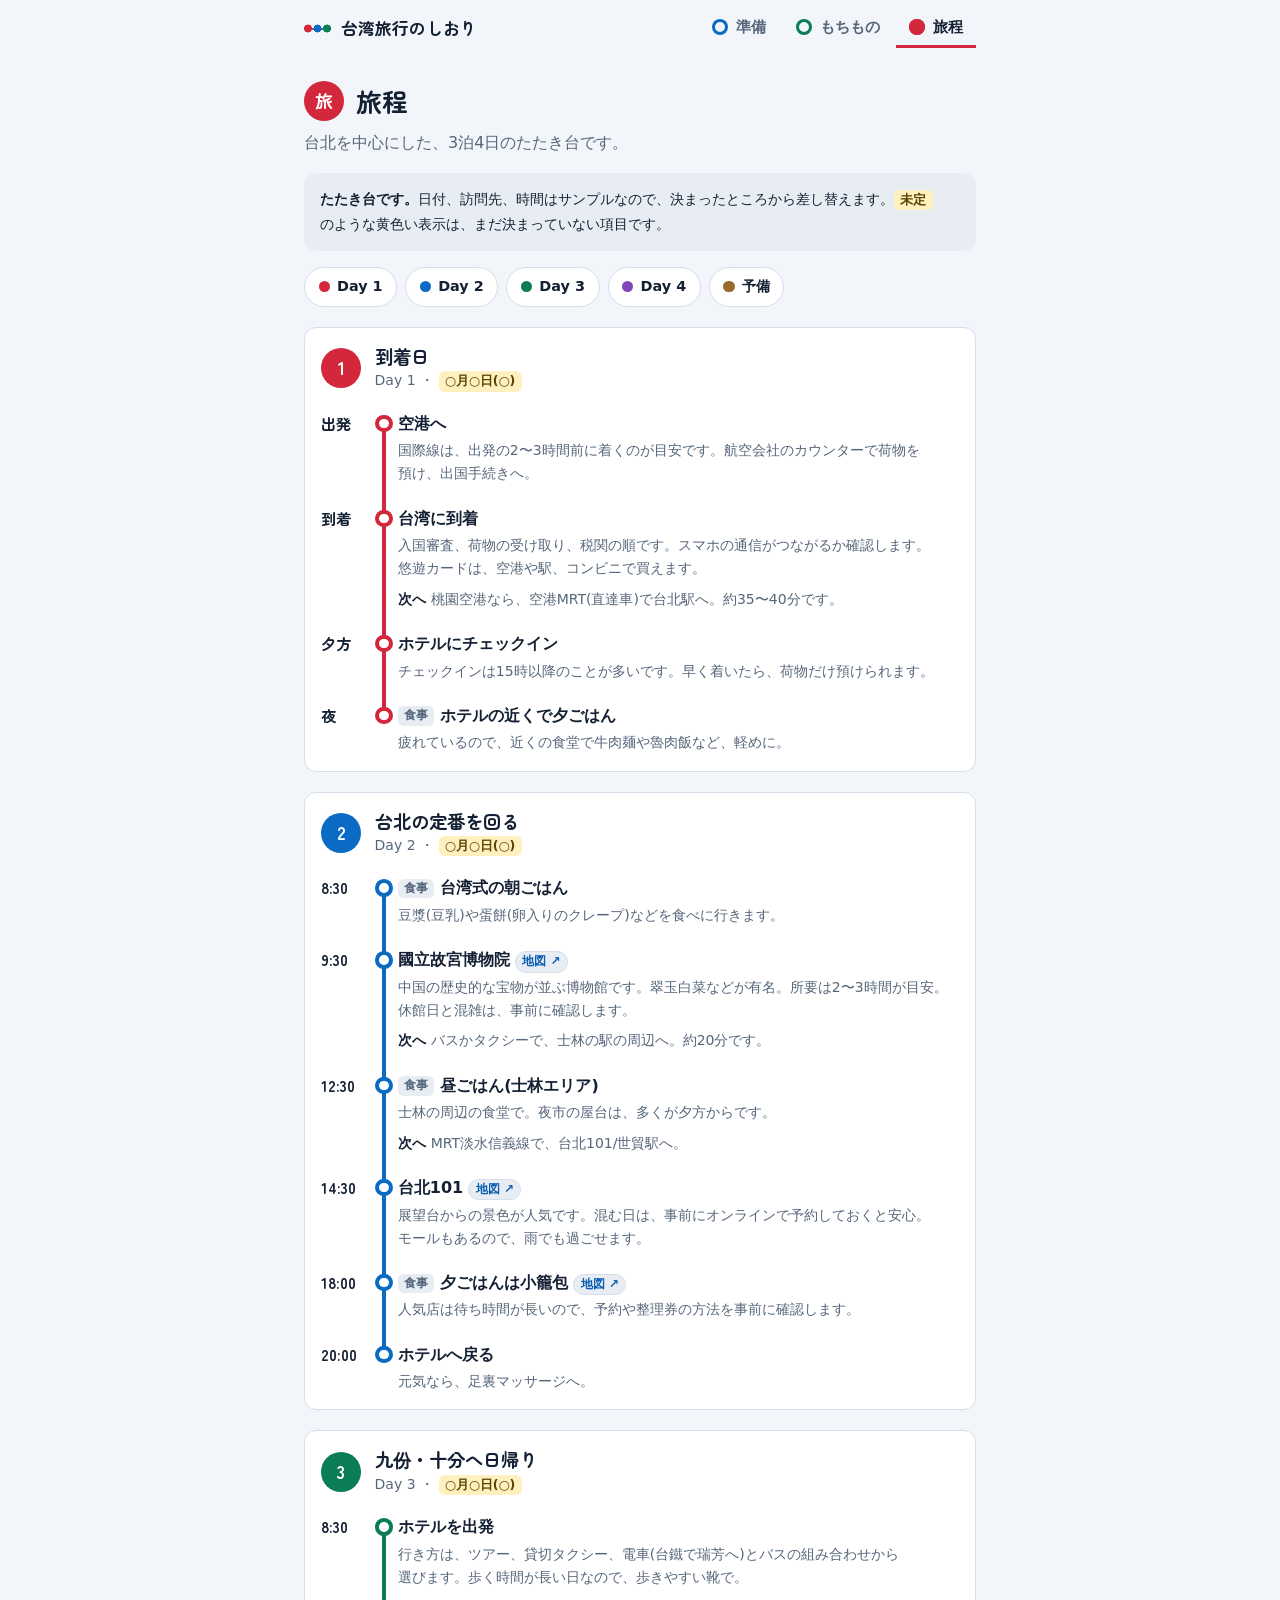
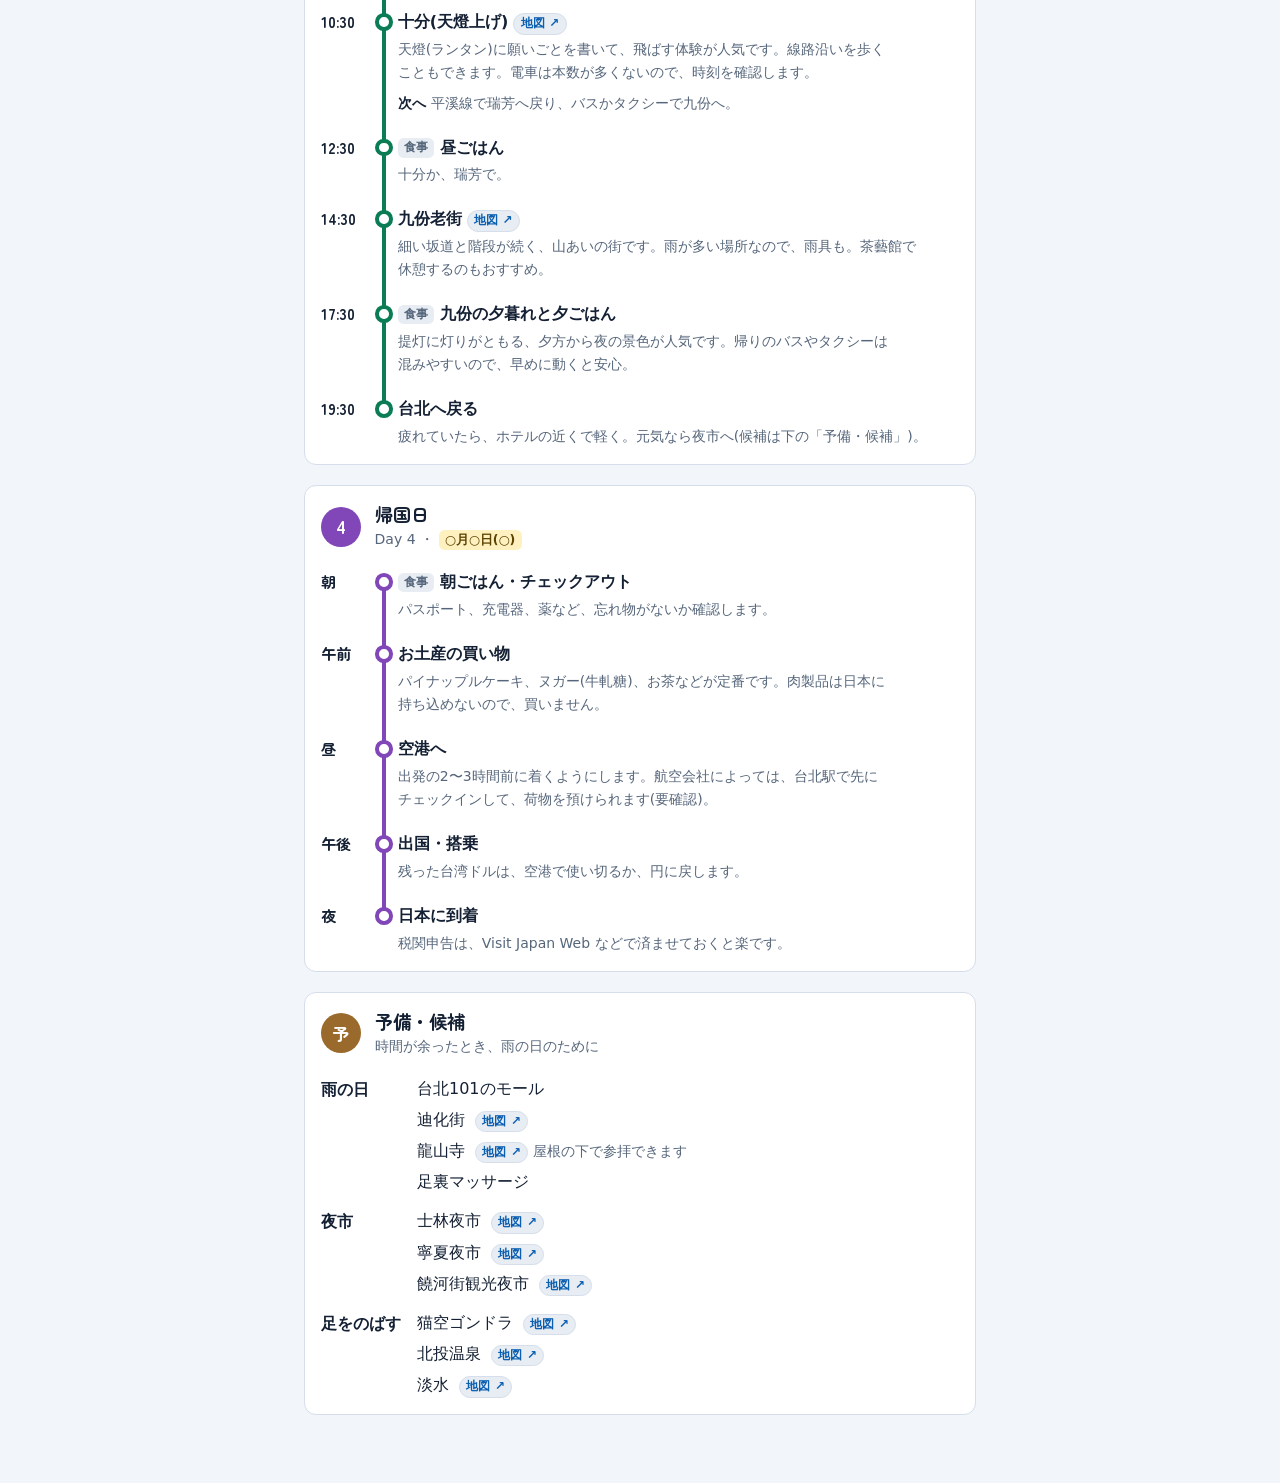
==== itinerary.html @ 0fe11d93 "台湾旅行のしおりの初版を追加 準備リスト・もちものチェックリスト・旅程の3ページと、ホーム(旅の基本情報・現地の連絡先)を追加。 ビルド不要の静的HTML/CSS/JS。チェックの状態はブラウザ(lo" ====
<!doctype html>
<html lang="ja">
<head>
  <meta charset="utf-8">
  <meta name="viewport" content="width=device-width, initial-scale=1">
  <title>旅程 | 台湾旅行のしおり</title>
  <meta name="description" content="台湾旅行の日ごとの旅程です。訪問先には地図へのリンクがあります。">
  <meta name="theme-color" content="#f2f5f9" media="(prefers-color-scheme: light)">
  <meta name="theme-color" content="#0e1621" media="(prefers-color-scheme: dark)">
  <link rel="icon" href="assets/favicon.svg" type="image/svg+xml">
  <link rel="preconnect" href="https://fonts.googleapis.com">
  <link rel="preconnect" href="https://fonts.gstatic.com" crossorigin>
  <link rel="stylesheet" href="https://fonts.googleapis.com/css2?family=Zen+Maru+Gothic:wght@500;700&amp;display=swap">
  <link rel="stylesheet" href="assets/style.css">
  <script src="assets/app.js" defer></script>
</head>
<body data-page="itinerary" class="line-r">
  <header class="site-header">
    <div class="site-header__inner">
      <a class="brand" href="index.html">台湾旅行のしおり</a>
      <nav class="tabs" aria-label="ページ切り替え">
        <a class="line-bl" href="prep.html">準備</a>
        <a class="line-g" href="packing.html">もちもの</a>
        <a class="line-r" href="itinerary.html" aria-current="page">旅程</a>
      </nav>
    </div>
  </header>

  <main class="page">
    <h1 class="page-title"><span class="badge" aria-hidden="true">旅</span>旅程</h1>
    <p class="lead">台北を中心にした、3泊4日のたたき台です。</p>
    <p class="notice"><strong>たたき台です。</strong>日付、訪問先、時間はサンプルなので、決まったところから差し替えます。<span class="tbd">未定</span>のような黄色い表示は、まだ決まっていない項目です。</p>

    <ul class="chips" aria-label="日程へ移動">
      <li><a class="line-r" href="#day1">Day 1</a></li>
      <li><a class="line-bl" href="#day2">Day 2</a></li>
      <li><a class="line-g" href="#day3">Day 3</a></li>
      <li><a class="line-p" href="#day4">Day 4</a></li>
      <li><a class="line-br" href="#extra">予備</a></li>
    </ul>

    <section class="day line-r" id="day1" aria-labelledby="day1-title">
      <header class="day__head">
        <span class="badge" aria-hidden="true">1</span>
        <div>
          <h2 id="day1-title">到着日</h2>
          <p class="day__date">Day 1 ・ <span class="tbd">○月○日(○)</span></p>
        </div>
      </header>
      <ol class="stops">
        <li class="stop">
          <span class="stop__time">出発</span>
          <div class="stop__body">
            <p class="stop__title">空港へ</p>
            <p class="stop__note">国際線は、出発の2〜3時間前に着くのが目安です。航空会社のカウンターで荷物を預け、出国手続きへ。</p>
          </div>
        </li>
        <li class="stop">
          <span class="stop__time">到着</span>
          <div class="stop__body">
            <p class="stop__title">台湾に到着</p>
            <p class="stop__note">入国審査、荷物の受け取り、税関の順です。スマホの通信がつながるか確認します。悠遊カードは、空港や駅、コンビニで買えます。</p>
            <p class="stop__move">桃園空港なら、空港MRT(直達車)で台北駅へ。約35〜40分です。</p>
          </div>
        </li>
        <li class="stop">
          <span class="stop__time">夕方</span>
          <div class="stop__body">
            <p class="stop__title">ホテルにチェックイン</p>
            <p class="stop__note">チェックインは15時以降のことが多いです。早く着いたら、荷物だけ預けられます。</p>
          </div>
        </li>
        <li class="stop">
          <span class="stop__time">夜</span>
          <div class="stop__body">
            <p class="stop__title"><span class="tag">食事</span>ホテルの近くで夕ごはん</p>
            <p class="stop__note">疲れているので、近くの食堂で牛肉麺や魯肉飯など、軽めに。</p>
          </div>
        </li>
      </ol>
    </section>

    <section class="day line-bl" id="day2" aria-labelledby="day2-title">
      <header class="day__head">
        <span class="badge" aria-hidden="true">2</span>
        <div>
          <h2 id="day2-title">台北の定番を回る</h2>
          <p class="day__date">Day 2 ・ <span class="tbd">○月○日(○)</span></p>
        </div>
      </header>
      <ol class="stops">
        <li class="stop">
          <span class="stop__time">8:30</span>
          <div class="stop__body">
            <p class="stop__title"><span class="tag">食事</span>台湾式の朝ごはん</p>
            <p class="stop__note">豆漿(豆乳)や蛋餅(卵入りのクレープ)などを食べに行きます。</p>
          </div>
        </li>
        <li class="stop">
          <span class="stop__time">9:30</span>
          <div class="stop__body">
            <p class="stop__title">國立故宮博物院<a class="map" href="https://www.google.com/maps/search/?api=1&amp;query=國立故宮博物院" target="_blank" rel="noopener">地図</a></p>
            <p class="stop__note">中国の歴史的な宝物が並ぶ博物館です。翠玉白菜などが有名。所要は2〜3時間が目安。休館日と混雑は、事前に確認します。</p>
            <p class="stop__move">バスかタクシーで、士林の駅の周辺へ。約20分です。</p>
          </div>
        </li>
        <li class="stop">
          <span class="stop__time">12:30</span>
          <div class="stop__body">
            <p class="stop__title"><span class="tag">食事</span>昼ごはん(士林エリア)</p>
            <p class="stop__note">士林の周辺の食堂で。夜市の屋台は、多くが夕方からです。</p>
            <p class="stop__move">MRT淡水信義線で、台北101/世貿駅へ。</p>
          </div>
        </li>
        <li class="stop">
          <span class="stop__time">14:30</span>
          <div class="stop__body">
            <p class="stop__title">台北101<a class="map" href="https://www.google.com/maps/search/?api=1&amp;query=台北101" target="_blank" rel="noopener">地図</a></p>
            <p class="stop__note">展望台からの景色が人気です。混む日は、事前にオンラインで予約しておくと安心。モールもあるので、雨でも過ごせます。</p>
          </div>
        </li>
        <li class="stop">
          <span class="stop__time">18:00</span>
          <div class="stop__body">
            <p class="stop__title"><span class="tag">食事</span>夕ごはんは小籠包<a class="map" href="https://www.google.com/maps/search/?api=1&amp;query=鼎泰豐 信義本店" target="_blank" rel="noopener">地図</a></p>
            <p class="stop__note">人気店は待ち時間が長いので、予約や整理券の方法を事前に確認します。</p>
          </div>
        </li>
        <li class="stop">
          <span class="stop__time">20:00</span>
          <div class="stop__body">
            <p class="stop__title">ホテルへ戻る</p>
            <p class="stop__note">元気なら、足裏マッサージへ。</p>
          </div>
        </li>
      </ol>
    </section>

    <section class="day line-g" id="day3" aria-labelledby="day3-title">
      <header class="day__head">
        <span class="badge" aria-hidden="true">3</span>
        <div>
          <h2 id="day3-title">九份・十分へ日帰り</h2>
          <p class="day__date">Day 3 ・ <span class="tbd">○月○日(○)</span></p>
        </div>
      </header>
      <ol class="stops">
        <li class="stop">
          <span class="stop__time">8:30</span>
          <div class="stop__body">
            <p class="stop__title">ホテルを出発</p>
            <p class="stop__note">行き方は、ツアー、貸切タクシー、電車(台鐵で瑞芳へ)とバスの組み合わせから選びます。歩く時間が長い日なので、歩きやすい靴で。</p>
          </div>
        </li>
        <li class="stop">
          <span class="stop__time">10:30</span>
          <div class="stop__body">
            <p class="stop__title">十分(天燈上げ)<a class="map" href="https://www.google.com/maps/search/?api=1&amp;query=十分老街" target="_blank" rel="noopener">地図</a></p>
            <p class="stop__note">天燈(ランタン)に願いごとを書いて、飛ばす体験が人気です。線路沿いを歩くこともできます。電車は本数が多くないので、時刻を確認します。</p>
            <p class="stop__move">平溪線で瑞芳へ戻り、バスかタクシーで九份へ。</p>
          </div>
        </li>
        <li class="stop">
          <span class="stop__time">12:30</span>
          <div class="stop__body">
            <p class="stop__title"><span class="tag">食事</span>昼ごはん</p>
            <p class="stop__note">十分か、瑞芳で。</p>
          </div>
        </li>
        <li class="stop">
          <span class="stop__time">14:30</span>
          <div class="stop__body">
            <p class="stop__title">九份老街<a class="map" href="https://www.google.com/maps/search/?api=1&amp;query=九份老街" target="_blank" rel="noopener">地図</a></p>
            <p class="stop__note">細い坂道と階段が続く、山あいの街です。雨が多い場所なので、雨具も。茶藝館で休憩するのもおすすめ。</p>
          </div>
        </li>
        <li class="stop">
          <span class="stop__time">17:30</span>
          <div class="stop__body">
            <p class="stop__title"><span class="tag">食事</span>九份の夕暮れと夕ごはん</p>
            <p class="stop__note">提灯に灯りがともる、夕方から夜の景色が人気です。帰りのバスやタクシーは混みやすいので、早めに動くと安心。</p>
          </div>
        </li>
        <li class="stop">
          <span class="stop__time">19:30</span>
          <div class="stop__body">
            <p class="stop__title">台北へ戻る</p>
            <p class="stop__note">疲れていたら、ホテルの近くで軽く。元気なら夜市へ(候補は下の「予備・候補」)。</p>
          </div>
        </li>
      </ol>
    </section>

    <section class="day line-p" id="day4" aria-labelledby="day4-title">
      <header class="day__head">
        <span class="badge" aria-hidden="true">4</span>
        <div>
          <h2 id="day4-title">帰国日</h2>
          <p class="day__date">Day 4 ・ <span class="tbd">○月○日(○)</span></p>
        </div>
      </header>
      <ol class="stops">
        <li class="stop">
          <span class="stop__time">朝</span>
          <div class="stop__body">
            <p class="stop__title"><span class="tag">食事</span>朝ごはん・チェックアウト</p>
            <p class="stop__note">パスポート、充電器、薬など、忘れ物がないか確認します。</p>
          </div>
        </li>
        <li class="stop">
          <span class="stop__time">午前</span>
          <div class="stop__body">
            <p class="stop__title">お土産の買い物</p>
            <p class="stop__note">パイナップルケーキ、ヌガー(牛軋糖)、お茶などが定番です。肉製品は日本に持ち込めないので、買いません。</p>
          </div>
        </li>
        <li class="stop">
          <span class="stop__time">昼</span>
          <div class="stop__body">
            <p class="stop__title">空港へ</p>
            <p class="stop__note">出発の2〜3時間前に着くようにします。航空会社によっては、台北駅で先にチェックインして、荷物を預けられます(要確認)。</p>
          </div>
        </li>
        <li class="stop">
          <span class="stop__time">午後</span>
          <div class="stop__body">
            <p class="stop__title">出国・搭乗</p>
            <p class="stop__note">残った台湾ドルは、空港で使い切るか、円に戻します。</p>
          </div>
        </li>
        <li class="stop">
          <span class="stop__time">夜</span>
          <div class="stop__body">
            <p class="stop__title">日本に到着</p>
            <p class="stop__note">税関申告は、Visit Japan Web などで済ませておくと楽です。</p>
          </div>
        </li>
      </ol>
    </section>

    <section class="day line-br" id="extra" aria-labelledby="extra-title">
      <header class="day__head">
        <span class="badge" aria-hidden="true">予</span>
        <div>
          <h2 id="extra-title">予備・候補</h2>
          <p class="day__date">時間が余ったとき、雨の日のために</p>
        </div>
      </header>
      <dl class="extra">
        <dt>雨の日</dt>
        <dd>
          <ul class="extra__list">
            <li>台北101のモール</li>
            <li>迪化街 <a class="map" href="https://www.google.com/maps/search/?api=1&amp;query=迪化街" target="_blank" rel="noopener">地図</a></li>
            <li>龍山寺 <a class="map" href="https://www.google.com/maps/search/?api=1&amp;query=龍山寺" target="_blank" rel="noopener">地図</a> <span class="extra__note">屋根の下で参拝できます</span></li>
            <li>足裏マッサージ</li>
          </ul>
        </dd>
        <dt>夜市</dt>
        <dd>
          <ul class="extra__list">
            <li>士林夜市 <a class="map" href="https://www.google.com/maps/search/?api=1&amp;query=士林夜市" target="_blank" rel="noopener">地図</a></li>
            <li>寧夏夜市 <a class="map" href="https://www.google.com/maps/search/?api=1&amp;query=寧夏夜市" target="_blank" rel="noopener">地図</a></li>
            <li>饒河街観光夜市 <a class="map" href="https://www.google.com/maps/search/?api=1&amp;query=饒河街觀光夜市" target="_blank" rel="noopener">地図</a></li>
          </ul>
        </dd>
        <dt>足をのばす</dt>
        <dd>
          <ul class="extra__list">
            <li>猫空ゴンドラ <a class="map" href="https://www.google.com/maps/search/?api=1&amp;query=貓空纜車" target="_blank" rel="noopener">地図</a></li>
            <li>北投温泉 <a class="map" href="https://www.google.com/maps/search/?api=1&amp;query=北投溫泉" target="_blank" rel="noopener">地図</a></li>
            <li>淡水 <a class="map" href="https://www.google.com/maps/search/?api=1&amp;query=淡水老街" target="_blank" rel="noopener">地図</a></li>
          </ul>
        </dd>
      </dl>
    </section>
  </main>
</body>
</html>
---- assets/style.css ----
/* 台湾旅行のしおり
   レイアウトの考え方: 1カラム。台北MRTの路線図を下敷きにして、
   旅程の各日を「路線」(路線色)、訪問先を「駅」(丸いノード)として縦に並べる。
   チェックリストは指で押しやすい大きな行にする。 */

:root {
  --bg: #f2f5f9;
  --surface: #ffffff;
  --surface-2: #e8edf4;
  --fg: #142033;
  --muted: #56667b;
  --hair: #d5deea;
  --link: #0b5fb0;
  --focus: #0b6bc4;
  --tbd-bg: #fff1bf;
  --tbd-fg: #5b4200;

  /* 路線色(台北MRTの路線カラーがモチーフ)。ページの色やDayの色に使う */
  --r: #d3273b;  --on-r: #ffffff;
  --bl: #0b6bc4; --on-bl: #ffffff;
  --g: #0a7d55;  --on-g: #ffffff;
  --p: #8146b8;  --on-p: #ffffff;
  --br: #9a6a2c; --on-br: #ffffff;

  /* いま使っている路線色。.line-* を付けた要素の中で切り替わる */
  --line: var(--fg);
  --on-line: var(--bg);

  --font-body: -apple-system, BlinkMacSystemFont, "Hiragino Sans", "Hiragino Kaku Gothic ProN", "Noto Sans JP", "Yu Gothic UI", "Yu Gothic", Meiryo, system-ui, sans-serif;
  --font-display: "Zen Maru Gothic", "Hiragino Maru Gothic ProN", "Hiragino Sans", "Noto Sans JP", "Yu Gothic UI", Meiryo, sans-serif;
  --radius: 12px;
  color-scheme: light;
}

@media (prefers-color-scheme: dark) {
  :root:not([data-theme="light"]) {
    --bg: #0e1621;
    --surface: #162131;
    --surface-2: #1f2d40;
    --fg: #e6edf6;
    --muted: #9db0c6;
    --hair: #2a3a4f;
    --link: #7cc0ff;
    --focus: #7cc0ff;
    --tbd-bg: #4a3b0c;
    --tbd-fg: #ffe08a;
    --r: #ff6f81;  --on-r: #1a0409;
    --bl: #5db0ff; --on-bl: #06172a;
    --g: #3fcb95;  --on-g: #032116;
    --p: #bf95ff;  --on-p: #1a0b2e;
    --br: #d9a45f; --on-br: #231502;
    color-scheme: dark;
  }
}

:root[data-theme="dark"] {
  --bg: #0e1621;
  --surface: #162131;
  --surface-2: #1f2d40;
  --fg: #e6edf6;
  --muted: #9db0c6;
  --hair: #2a3a4f;
  --link: #7cc0ff;
  --focus: #7cc0ff;
  --tbd-bg: #4a3b0c;
  --tbd-fg: #ffe08a;
  --r: #ff6f81;  --on-r: #1a0409;
  --bl: #5db0ff; --on-bl: #06172a;
  --g: #3fcb95;  --on-g: #032116;
  --p: #bf95ff;  --on-p: #1a0b2e;
  --br: #d9a45f; --on-br: #231502;
  color-scheme: dark;
}

.line-r  { --line: var(--r);  --on-line: var(--on-r); }
.line-bl { --line: var(--bl); --on-line: var(--on-bl); }
.line-g  { --line: var(--g);  --on-line: var(--on-g); }
.line-p  { --line: var(--p);  --on-line: var(--on-p); }
.line-br { --line: var(--br); --on-line: var(--on-br); }

/* ---------- 基本 ---------- */

*, *::before, *::after { box-sizing: border-box; }

html {
  -webkit-text-size-adjust: 100%;
  scroll-behavior: smooth;
}

body {
  margin: 0;
  background: var(--bg);
  color: var(--fg);
  font: 1rem/1.75 var(--font-body);
  word-break: auto-phrase;
  overflow-wrap: anywhere;
}

h1, h2, h3 {
  font-family: var(--font-display);
  text-wrap: balance;
}

a {
  color: var(--link);
  text-underline-offset: 0.18em;
}

:focus-visible {
  outline: 3px solid var(--focus);
  outline-offset: 2px;
}

/* ---------- ヘッダーとタブ ---------- */

.site-header {
  padding-top: 0.5rem;
}

.site-header__inner {
  display: flex;
  align-items: center;
  justify-content: space-between;
  gap: 1rem;
  width: min(100%, 44rem);
  margin-inline: auto;
  padding-inline: 1rem;
}

.brand {
  display: inline-flex;
  align-items: center;
  gap: 0.6rem;
  padding-block: 0.6rem;
  color: var(--fg);
  font: 700 1.05rem/1.3 var(--font-display);
  text-decoration: none;
}

/* 路線図のマーク(3つの駅を線でつないだもの) */
.brand::before {
  content: "";
  width: 1.7rem;
  height: 0.9rem;
  background:
    radial-gradient(circle at 0.25rem 50%, var(--r) 0 0.24rem, transparent 0.26rem),
    radial-gradient(circle at 50% 50%, var(--bl) 0 0.24rem, transparent 0.26rem),
    radial-gradient(circle at calc(100% - 0.25rem) 50%, var(--g) 0 0.24rem, transparent 0.26rem),
    linear-gradient(var(--muted), var(--muted)) center / 100% 2px no-repeat;
}

/* スマホでは画面下のタブ。片手で押しやすい位置に置く */
.tabs {
  position: fixed;
  inset: auto 0 0 0;
  z-index: 20;
  display: grid;
  grid-template-columns: repeat(3, 1fr);
  padding-bottom: env(safe-area-inset-bottom, 0px);
  background: var(--surface);
  border-top: 1px solid var(--hair);
}

.tabs a {
  display: flex;
  flex-direction: column;
  align-items: center;
  gap: 0.3rem;
  margin-top: -1px;
  padding: 0.6rem 0.25rem 0.65rem;
  border-top: 3px solid transparent;
  color: var(--muted);
  font: 700 0.8125rem/1.2 var(--font-body);
  text-decoration: none;
}

.tabs a::before {
  content: "";
  width: 1rem;
  height: 1rem;
  border-radius: 50%;
  box-shadow: inset 0 0 0 3px var(--line);
}

.tabs a[aria-current="page"] {
  border-top-color: var(--line);
  color: var(--fg);
}

.tabs a[aria-current="page"]::before {
  background: var(--line);
}

@media (min-width: 48rem) {
  .tabs {
    position: static;
    display: flex;
    gap: 0.25rem;
    padding-bottom: 0;
    background: none;
    border-top: 0;
  }

  .tabs a {
    flex-direction: row;
    gap: 0.5rem;
    margin-top: 0;
    padding: 0.55rem 0.8rem;
    border-top: 0;
    border-bottom: 3px solid transparent;
    font-size: 0.95rem;
  }

  .tabs a[aria-current="page"] {
    border-bottom-color: var(--line);
  }
}

/* ---------- ページ共通 ---------- */

.page {
  width: min(100%, 44rem);
  margin-inline: auto;
  padding: 1rem 1rem calc(6rem + env(safe-area-inset-bottom, 0px));
}

@media (min-width: 48rem) {
  .page {
    padding-bottom: 3rem;
  }
}

.hero {
  padding-block: 1.25rem 0.5rem;
}

.hero h1 {
  margin: 0 0 0.5rem;
  font-size: 2rem;
  line-height: 1.25;
}

.page-title {
  display: flex;
  align-items: center;
  gap: 0.75rem;
  margin: 1rem 0 0.5rem;
  font-size: 1.6rem;
  line-height: 1.3;
}

.lead {
  margin: 0 0 1rem;
  color: var(--muted);
}

.badge {
  flex: none;
  display: inline-grid;
  place-items: center;
  width: var(--badge, 2.5rem);
  height: var(--badge, 2.5rem);
  border-radius: 50%;
  background: var(--line);
  color: var(--on-line);
  font: 700 1.1rem/1 var(--font-display);
}

.notice {
  margin: 1rem 0;
  padding: 0.85rem 1rem;
  border-radius: var(--radius);
  background: var(--surface-2);
  font-size: 0.9rem;
}

/* まだ決まっていない所の目印。検索して埋めていく */
.tbd {
  display: inline-block;
  padding: 0 0.5em;
  border-radius: 0.35rem;
  background: var(--tbd-bg);
  color: var(--tbd-fg);
  font-size: 0.9em;
  font-weight: 700;
  line-height: 1.6;
  white-space: nowrap;
}

.card {
  margin-block: 1.25rem;
  padding: 1rem;
  border: 1px solid var(--hair);
  border-radius: var(--radius);
  background: var(--surface);
}

.card h2 {
  margin: 0 0 0.75rem;
  font-size: 1.05rem;
}

.info {
  display: grid;
  grid-template-columns: 5.5rem minmax(0, 1fr);
  gap: 0.6rem 1rem;
  margin: 0;
}

.info dt {
  color: var(--muted);
  font-size: 0.875rem;
  font-weight: 700;
}

.info dd {
  margin: 0;
}

.info .num {
  font: 700 1.1rem/1.5 var(--font-display);
  font-variant-numeric: tabular-nums;
}

.info .sub {
  color: var(--muted);
  font-size: 0.875rem;
  line-height: 1.6;
}

.page-foot {
  margin-top: 2rem;
  color: var(--muted);
  font-size: 0.8125rem;
}

.btn {
  padding: 0.75rem 1rem;
  border: 1px solid var(--hair);
  border-radius: 999px;
  background: var(--surface);
  color: var(--fg);
  font: 700 0.875rem/1 var(--font-body);
  cursor: pointer;
}

.btn[data-armed] {
  border-color: transparent;
  background: var(--tbd-bg);
  color: var(--tbd-fg);
}

/* ---------- ホーム: 路線図のような目次 ---------- */

.route {
  --badge: 2.75rem;
  overflow: hidden;
  margin: 1.25rem 0;
  padding: 0;
  border: 1px solid var(--hair);
  border-radius: var(--radius);
  background: var(--surface);
  list-style: none;
}

.route li {
  position: relative;
}

.route a {
  display: flex;
  align-items: flex-start;
  gap: 1rem;
  padding: 1rem;
  color: inherit;
  text-decoration: none;
}

.route a::after {
  content: "›";
  align-self: center;
  margin-left: auto;
  color: var(--muted);
  font-size: 1.5rem;
  line-height: 1;
}

.route a:hover,
.route a:active {
  background: var(--surface-2);
}

/* 駅と駅をつなぐ線 */
.route li:not(:last-child)::after {
  content: "";
  position: absolute;
  top: calc(1rem + var(--badge));
  left: calc(1rem + var(--badge) / 2 - 2px);
  width: 4px;
  height: calc(100% - var(--badge));
  background: var(--hair);
}

.route__text {
  display: grid;
  min-width: 0;
}

.route__title {
  font: 700 1.05rem/1.5 var(--font-display);
}

.route__desc {
  color: var(--muted);
  font-size: 0.875rem;
  line-height: 1.6;
}

/* ---------- チェックリスト ---------- */

.progress {
  margin: 1rem 0 0.5rem;
}

.progress__row {
  display: flex;
  align-items: baseline;
  justify-content: space-between;
  color: var(--muted);
  font-size: 0.875rem;
}

.progress__num {
  color: var(--fg);
  font: 700 1.1rem/1 var(--font-display);
  font-variant-numeric: tabular-nums;
}

.bar {
  appearance: none;
  -webkit-appearance: none;
  display: block;
  width: 100%;
  height: 0.6rem;
  margin-top: 0.4rem;
  overflow: hidden;
  border: 0;
  border-radius: 999px;
  background: var(--surface-2);
  color: var(--line);
}

.bar::-webkit-progress-bar {
  border-radius: 999px;
  background: var(--surface-2);
}

.bar::-webkit-progress-value {
  border-radius: 999px;
  background: var(--line);
}

.bar::-moz-progress-bar {
  border-radius: 999px;
  background: var(--line);
}

.group {
  margin-block: 1.5rem;
}

.group__title {
  display: flex;
  align-items: baseline;
  justify-content: space-between;
  gap: 1rem;
  margin: 0 0 0.5rem;
  font-size: 1.05rem;
}

.count {
  color: var(--muted);
  font: 700 0.9rem/1 var(--font-display);
  font-variant-numeric: tabular-nums;
  white-space: nowrap;
}

.group[data-done] .count {
  color: var(--line);
}

.group[data-done] .count::before {
  content: "✓ ";
}

.checklist {
  margin: 0;
  padding: 0 1rem;
  border: 1px solid var(--hair);
  border-radius: var(--radius);
  background: var(--surface);
  list-style: none;
}

.checklist li + li {
  border-top: 1px solid var(--hair);
}

.check {
  display: flex;
  align-items: flex-start;
  gap: 0.85rem;
  padding-block: 0.85rem;
  cursor: pointer;
  -webkit-tap-highlight-color: transparent;
}

.check input {
  appearance: none;
  -webkit-appearance: none;
  flex: none;
  display: grid;
  place-content: center;
  width: 1.5rem;
  height: 1.5rem;
  margin: 0.15rem 0 0;
  border: 2px solid var(--muted);
  border-radius: 0.4rem;
  background: var(--surface);
  cursor: pointer;
}

.check input::after {
  content: "";
  width: 0.8rem;
  height: 0.45rem;
  margin-top: -0.1rem;
  border-bottom: 3px solid var(--on-line);
  border-left: 3px solid var(--on-line);
  transform: rotate(-45deg) scale(0);
  transition: transform 0.12s ease;
}

.check input:checked {
  border-color: var(--line);
  background: var(--line);
}

.check input:checked::after {
  transform: rotate(-45deg) scale(1);
}

.check__body {
  display: grid;
  min-width: 0;
}

.check__title {
  font-weight: 600;
}

.check__note {
  color: var(--muted);
  font-size: 0.875rem;
  line-height: 1.6;
}

.check input:checked ~ .check__body .check__title {
  color: var(--muted);
  text-decoration: line-through;
}

.reset-row {
  margin-top: 2rem;
}

.refs {
  margin: 0;
  padding-left: 1.25rem;
}

.refs li + li {
  margin-top: 0.4rem;
}

/* ---------- 旅程 ---------- */

.chips {
  display: flex;
  flex-wrap: wrap;
  gap: 0.5rem;
  margin: 1rem 0;
  padding: 0;
  list-style: none;
}

.chips a {
  display: inline-flex;
  align-items: center;
  gap: 0.45rem;
  padding: 0.4rem 0.85rem;
  border: 1px solid var(--hair);
  border-radius: 999px;
  background: var(--surface);
  color: var(--fg);
  font-size: 0.9rem;
  font-weight: 700;
  text-decoration: none;
}

.chips a::before {
  content: "";
  width: 0.7rem;
  height: 0.7rem;
  border-radius: 50%;
  background: var(--line);
}

.day {
  --time-w: 3.1rem;
  --rail-w: 1.7rem;
  --node: 1.1rem;
  margin-block: 1.25rem;
  padding: 1rem 1rem 0.25rem;
  border: 1px solid var(--hair);
  border-radius: var(--radius);
  background: var(--surface);
  scroll-margin-top: 1rem;
}

.day__head {
  display: flex;
  align-items: center;
  gap: 0.85rem;
  margin-bottom: 1.1rem;
}

.day__head h2 {
  margin: 0;
  font-size: 1.15rem;
  line-height: 1.35;
}

.day__date {
  margin: 0;
  color: var(--muted);
  font-size: 0.875rem;
}

.stops {
  margin: 0;
  padding: 0;
  list-style: none;
}

.stop {
  position: relative;
  display: grid;
  grid-template-columns: var(--time-w) var(--rail-w) minmax(0, 1fr);
  padding-bottom: 1.25rem;
}

.stop:last-child {
  padding-bottom: 0.75rem;
}

/* 路線(次の駅まで) */
.stop::before {
  content: "";
  position: absolute;
  top: 0.8rem;
  bottom: -0.8rem;
  left: calc(var(--time-w) + var(--rail-w) / 2 - 2px);
  width: 4px;
  border-radius: 2px;
  background: var(--line);
}

.stop:last-child::before {
  display: none;
}

/* 駅 */
.stop::after {
  content: "";
  position: absolute;
  top: 0.25rem;
  left: calc(var(--time-w) + var(--rail-w) / 2 - var(--node) / 2);
  width: var(--node);
  height: var(--node);
  border: 4px solid var(--line);
  border-radius: 50%;
  background: var(--surface);
}

.stop__time {
  font: 700 0.95rem/1.7 var(--font-display);
  font-variant-numeric: tabular-nums;
  white-space: nowrap;
}

.stop__body {
  grid-column: 3;
  min-width: 0;
}

.stop__title {
  margin: 0;
  font-weight: 700;
  line-height: 1.6;
}

.stop__note,
.stop__move {
  margin: 0.2rem 0 0;
  color: var(--muted);
  font-size: 0.875rem;
  line-height: 1.65;
}

.stop__move {
  margin-top: 0.45rem;
}

.stop__move::before {
  content: "次へ ";
  color: var(--fg);
  font-weight: 700;
}

.tag {
  display: inline-block;
  margin-right: 0.4rem;
  padding: 0 0.5em;
  border-radius: 0.35rem;
  background: var(--surface-2);
  color: var(--muted);
  font-size: 0.75rem;
  font-weight: 700;
  line-height: 1.6;
  vertical-align: 0.1em;
}

.map {
  display: inline-block;
  margin-left: 0.3rem;
  padding: 0 0.55em;
  border: 1px solid var(--hair);
  border-radius: 999px;
  background: var(--surface-2);
  font-size: 0.75rem;
  font-weight: 700;
  line-height: 1.6;
  text-decoration: none;
  white-space: nowrap;
}

.map::after {
  content: " ↗";
}

.extra {
  display: grid;
  grid-template-columns: 5rem minmax(0, 1fr);
  gap: 0.85rem 1rem;
  margin: 0 0 0.75rem;
}

.extra dt {
  font-weight: 700;
}

.extra dd {
  margin: 0;
}

.extra__list {
  display: grid;
  gap: 0.35rem;
  margin: 0;
  padding: 0;
  list-style: none;
  line-height: 1.6;
}

.extra__note {
  color: var(--muted);
  font-size: 0.875rem;
}

/* ---------- 動きを減らす設定 / 印刷 ---------- */

@media (prefers-reduced-motion: reduce) {
  html { scroll-behavior: auto; }
  .check input::after { transition: none; }
}

@media print {
  :root {
    --bg: #fff !important;
    --surface: #fff !important;
    --surface-2: #f0f0f0 !important;
    --fg: #000 !important;
    --muted: #333 !important;
    --hair: #bbb !important;
    --link: #000 !important;
  }

  .tabs,
  .progress,
  .chips,
  .reset-row { display: none !important; }

  .page { padding-bottom: 0; }
  .day, .group, .card { break-inside: avoid; }
}
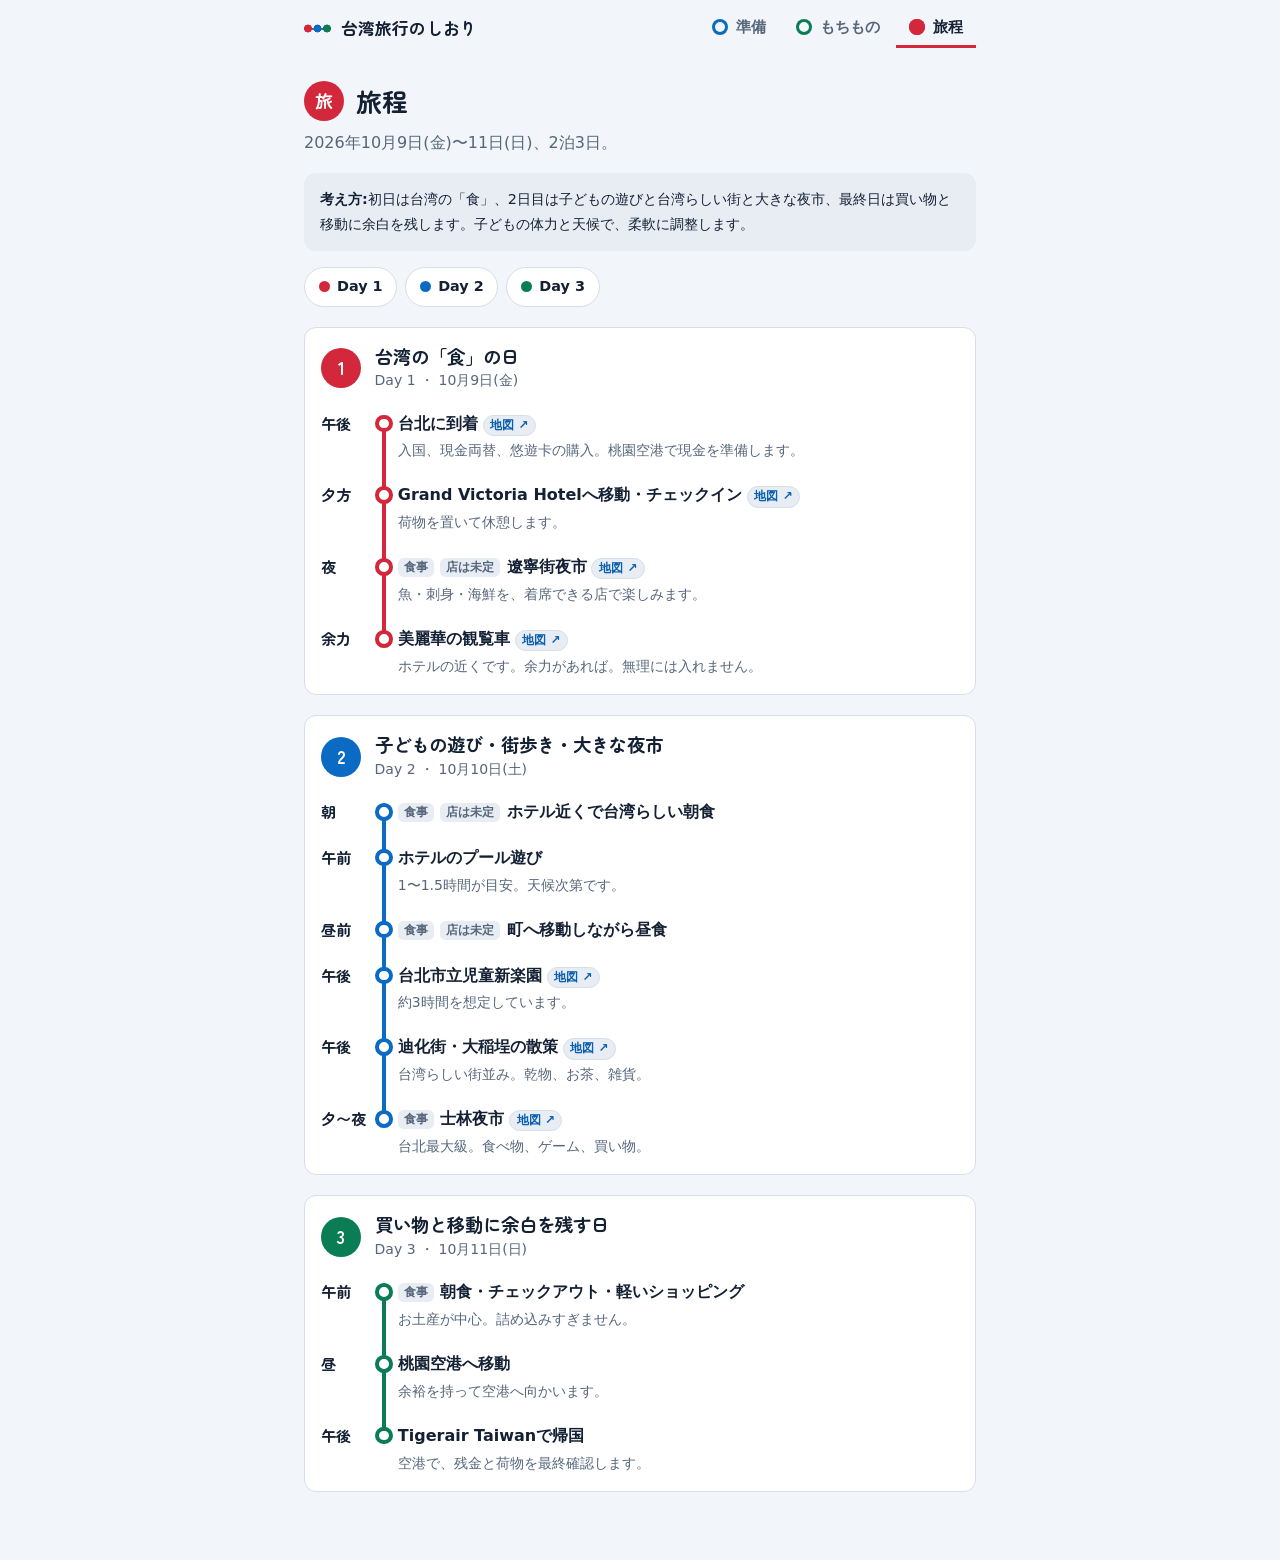
==== commit d846a089: "旅行資料(docx)の内容を反映 日程(2026/10/9〜11、2泊3日)、家族構成、ホテル・航空会社、旅程、準備チェックリスト、 持ち物、現金・悠遊卡、持ち込みNG、現地のNG行動をサイトに反映。" ====
--- a/itinerary.html
+++ b/itinerary.html
@@ -4,7 +4,7 @@
   <meta charset="utf-8">
   <meta name="viewport" content="width=device-width, initial-scale=1">
   <title>旅程 | 台湾旅行のしおり</title>
-  <meta name="description" content="台湾旅行の日ごとの旅程です。訪問先には地図へのリンクがあります。">
+  <meta name="description" content="台湾旅行(2026年10月9日〜11日)の日ごとの旅程です。訪問先には地図へのリンクがあります。">
   <meta name="theme-color" content="#f2f5f9" media="(prefers-color-scheme: light)">
   <meta name="theme-color" content="#0e1621" media="(prefers-color-scheme: dark)">
   <link rel="icon" href="assets/favicon.svg" type="image/svg+xml">
@@ -28,53 +28,50 @@
 
   <main class="page">
     <h1 class="page-title"><span class="badge" aria-hidden="true">旅</span>旅程</h1>
-    <p class="lead">台北を中心にした、3泊4日のたたき台です。</p>
-    <p class="notice"><strong>たたき台です。</strong>日付、訪問先、時間はサンプルなので、決まったところから差し替えます。<span class="tbd">未定</span>のような黄色い表示は、まだ決まっていない項目です。</p>
+    <p class="lead">2026年10月9日(金)〜11日(日)、2泊3日。</p>
+    <p class="notice"><strong>考え方:</strong>初日は台湾の「食」、2日目は子どもの遊びと台湾らしい街と大きな夜市、最終日は買い物と移動に余白を残します。子どもの体力と天候で、柔軟に調整します。</p>
 
     <ul class="chips" aria-label="日程へ移動">
       <li><a class="line-r" href="#day1">Day 1</a></li>
       <li><a class="line-bl" href="#day2">Day 2</a></li>
       <li><a class="line-g" href="#day3">Day 3</a></li>
-      <li><a class="line-p" href="#day4">Day 4</a></li>
-      <li><a class="line-br" href="#extra">予備</a></li>
     </ul>
 
     <section class="day line-r" id="day1" aria-labelledby="day1-title">
       <header class="day__head">
         <span class="badge" aria-hidden="true">1</span>
         <div>
-          <h2 id="day1-title">到着日</h2>
-          <p class="day__date">Day 1 ・ <span class="tbd">○月○日(○)</span></p>
+          <h2 id="day1-title">台湾の「食」の日</h2>
+          <p class="day__date">Day 1 ・ 10月9日(金)</p>
         </div>
       </header>
       <ol class="stops">
         <li class="stop">
-          <span class="stop__time">出発</span>
+          <span class="stop__time">午後</span>
           <div class="stop__body">
-            <p class="stop__title">空港へ</p>
-            <p class="stop__note">国際線は、出発の2〜3時間前に着くのが目安です。航空会社のカウンターで荷物を預け、出国手続きへ。</p>
-          </div>
-        </li>
-        <li class="stop">
-          <span class="stop__time">到着</span>
-          <div class="stop__body">
-            <p class="stop__title">台湾に到着</p>
-            <p class="stop__note">入国審査、荷物の受け取り、税関の順です。スマホの通信がつながるか確認します。悠遊カードは、空港や駅、コンビニで買えます。</p>
-            <p class="stop__move">桃園空港なら、空港MRT(直達車)で台北駅へ。約35〜40分です。</p>
+            <p class="stop__title">台北に到着<a class="map" href="https://www.google.com/maps/search/?api=1&amp;query=桃園國際機場" target="_blank" rel="noopener">地図</a></p>
+            <p class="stop__note">入国、現金両替、悠遊卡の購入。桃園空港で現金を準備します。</p>
           </div>
         </li>
         <li class="stop">
           <span class="stop__time">夕方</span>
           <div class="stop__body">
-            <p class="stop__title">ホテルにチェックイン</p>
-            <p class="stop__note">チェックインは15時以降のことが多いです。早く着いたら、荷物だけ預けられます。</p>
+            <p class="stop__title">Grand Victoria Hotelへ移動・チェックイン<a class="map" href="https://www.google.com/maps/search/?api=1&amp;query=台北維多麗亞酒店" target="_blank" rel="noopener">地図</a></p>
+            <p class="stop__note">荷物を置いて休憩します。</p>
           </div>
         </li>
         <li class="stop">
           <span class="stop__time">夜</span>
           <div class="stop__body">
-            <p class="stop__title"><span class="tag">食事</span>ホテルの近くで夕ごはん</p>
-            <p class="stop__note">疲れているので、近くの食堂で牛肉麺や魯肉飯など、軽めに。</p>
+            <p class="stop__title"><span class="tag">食事</span><span class="tag">店は未定</span>遼寧街夜市<a class="map" href="https://www.google.com/maps/search/?api=1&amp;query=遼寧街夜市" target="_blank" rel="noopener">地図</a></p>
+            <p class="stop__note">魚・刺身・海鮮を、着席できる店で楽しみます。</p>
+          </div>
+        </li>
+        <li class="stop">
+          <span class="stop__time">余力</span>
+          <div class="stop__body">
+            <p class="stop__title">美麗華の観覧車<a class="map" href="https://www.google.com/maps/search/?api=1&amp;query=美麗華百樂園 摩天輪" target="_blank" rel="noopener">地図</a></p>
+            <p class="stop__note">ホテルの近くです。余力があれば。無理には入れません。</p>
           </div>
         </li>
       </ol>
@@ -84,53 +81,49 @@
       <header class="day__head">
         <span class="badge" aria-hidden="true">2</span>
         <div>
-          <h2 id="day2-title">台北の定番を回る</h2>
-          <p class="day__date">Day 2 ・ <span class="tbd">○月○日(○)</span></p>
+          <h2 id="day2-title">子どもの遊び・街歩き・大きな夜市</h2>
+          <p class="day__date">Day 2 ・ 10月10日(土)</p>
         </div>
       </header>
       <ol class="stops">
         <li class="stop">
-          <span class="stop__time">8:30</span>
+          <span class="stop__time">朝</span>
           <div class="stop__body">
-            <p class="stop__title"><span class="tag">食事</span>台湾式の朝ごはん</p>
-            <p class="stop__note">豆漿(豆乳)や蛋餅(卵入りのクレープ)などを食べに行きます。</p>
+            <p class="stop__title"><span class="tag">食事</span><span class="tag">店は未定</span>ホテル近くで台湾らしい朝食</p>
           </div>
         </li>
         <li class="stop">
-          <span class="stop__time">9:30</span>
+          <span class="stop__time">午前</span>
           <div class="stop__body">
-            <p class="stop__title">國立故宮博物院<a class="map" href="https://www.google.com/maps/search/?api=1&amp;query=國立故宮博物院" target="_blank" rel="noopener">地図</a></p>
-            <p class="stop__note">中国の歴史的な宝物が並ぶ博物館です。翠玉白菜などが有名。所要は2〜3時間が目安。休館日と混雑は、事前に確認します。</p>
-            <p class="stop__move">バスかタクシーで、士林の駅の周辺へ。約20分です。</p>
+            <p class="stop__title">ホテルのプール遊び</p>
+            <p class="stop__note">1〜1.5時間が目安。天候次第です。</p>
           </div>
         </li>
         <li class="stop">
-          <span class="stop__time">12:30</span>
+          <span class="stop__time">昼前</span>
           <div class="stop__body">
-            <p class="stop__title"><span class="tag">食事</span>昼ごはん(士林エリア)</p>
-            <p class="stop__note">士林の周辺の食堂で。夜市の屋台は、多くが夕方からです。</p>
-            <p class="stop__move">MRT淡水信義線で、台北101/世貿駅へ。</p>
+            <p class="stop__title"><span class="tag">食事</span><span class="tag">店は未定</span>町へ移動しながら昼食</p>
           </div>
         </li>
         <li class="stop">
-          <span class="stop__time">14:30</span>
+          <span class="stop__time">午後</span>
           <div class="stop__body">
-            <p class="stop__title">台北101<a class="map" href="https://www.google.com/maps/search/?api=1&amp;query=台北101" target="_blank" rel="noopener">地図</a></p>
-            <p class="stop__note">展望台からの景色が人気です。混む日は、事前にオンラインで予約しておくと安心。モールもあるので、雨でも過ごせます。</p>
+            <p class="stop__title">台北市立児童新楽園<a class="map" href="https://www.google.com/maps/search/?api=1&amp;query=臺北市立兒童新樂園" target="_blank" rel="noopener">地図</a></p>
+            <p class="stop__note">約3時間を想定しています。</p>
           </div>
         </li>
         <li class="stop">
-          <span class="stop__time">18:00</span>
+          <span class="stop__time">午後</span>
           <div class="stop__body">
-            <p class="stop__title"><span class="tag">食事</span>夕ごはんは小籠包<a class="map" href="https://www.google.com/maps/search/?api=1&amp;query=鼎泰豐 信義本店" target="_blank" rel="noopener">地図</a></p>
-            <p class="stop__note">人気店は待ち時間が長いので、予約や整理券の方法を事前に確認します。</p>
+            <p class="stop__title">迪化街・大稲埕の散策<a class="map" href="https://www.google.com/maps/search/?api=1&amp;query=迪化街" target="_blank" rel="noopener">地図</a></p>
+            <p class="stop__note">台湾らしい街並み。乾物、お茶、雑貨。</p>
           </div>
         </li>
         <li class="stop">
-          <span class="stop__time">20:00</span>
+          <span class="stop__time">夕〜夜</span>
           <div class="stop__body">
-            <p class="stop__title">ホテルへ戻る</p>
-            <p class="stop__note">元気なら、足裏マッサージへ。</p>
+            <p class="stop__title"><span class="tag">食事</span>士林夜市<a class="map" href="https://www.google.com/maps/search/?api=1&amp;query=士林夜市" target="_blank" rel="noopener">地図</a></p>
+            <p class="stop__note">台北最大級。食べ物、ゲーム、買い物。</p>
           </div>
         </li>
       </ol>
@@ -140,140 +133,34 @@
       <header class="day__head">
         <span class="badge" aria-hidden="true">3</span>
         <div>
-          <h2 id="day3-title">九份・十分へ日帰り</h2>
-          <p class="day__date">Day 3 ・ <span class="tbd">○月○日(○)</span></p>
+          <h2 id="day3-title">買い物と移動に余白を残す日</h2>
+          <p class="day__date">Day 3 ・ 10月11日(日)</p>
         </div>
       </header>
       <ol class="stops">
         <li class="stop">
-          <span class="stop__time">8:30</span>
-          <div class="stop__body">
-            <p class="stop__title">ホテルを出発</p>
-            <p class="stop__note">行き方は、ツアー、貸切タクシー、電車(台鐵で瑞芳へ)とバスの組み合わせから選びます。歩く時間が長い日なので、歩きやすい靴で。</p>
-          </div>
-        </li>
-        <li class="stop">
-          <span class="stop__time">10:30</span>
-          <div class="stop__body">
-            <p class="stop__title">十分(天燈上げ)<a class="map" href="https://www.google.com/maps/search/?api=1&amp;query=十分老街" target="_blank" rel="noopener">地図</a></p>
-            <p class="stop__note">天燈(ランタン)に願いごとを書いて、飛ばす体験が人気です。線路沿いを歩くこともできます。電車は本数が多くないので、時刻を確認します。</p>
-            <p class="stop__move">平溪線で瑞芳へ戻り、バスかタクシーで九份へ。</p>
-          </div>
-        </li>
-        <li class="stop">
-          <span class="stop__time">12:30</span>
-          <div class="stop__body">
-            <p class="stop__title"><span class="tag">食事</span>昼ごはん</p>
-            <p class="stop__note">十分か、瑞芳で。</p>
-          </div>
-        </li>
-        <li class="stop">
-          <span class="stop__time">14:30</span>
-          <div class="stop__body">
-            <p class="stop__title">九份老街<a class="map" href="https://www.google.com/maps/search/?api=1&amp;query=九份老街" target="_blank" rel="noopener">地図</a></p>
-            <p class="stop__note">細い坂道と階段が続く、山あいの街です。雨が多い場所なので、雨具も。茶藝館で休憩するのもおすすめ。</p>
-          </div>
-        </li>
-        <li class="stop">
-          <span class="stop__time">17:30</span>
-          <div class="stop__body">
-            <p class="stop__title"><span class="tag">食事</span>九份の夕暮れと夕ごはん</p>
-            <p class="stop__note">提灯に灯りがともる、夕方から夜の景色が人気です。帰りのバスやタクシーは混みやすいので、早めに動くと安心。</p>
-          </div>
-        </li>
-        <li class="stop">
-          <span class="stop__time">19:30</span>
-          <div class="stop__body">
-            <p class="stop__title">台北へ戻る</p>
-            <p class="stop__note">疲れていたら、ホテルの近くで軽く。元気なら夜市へ(候補は下の「予備・候補」)。</p>
-          </div>
-        </li>
-      </ol>
-    </section>
-
-    <section class="day line-p" id="day4" aria-labelledby="day4-title">
-      <header class="day__head">
-        <span class="badge" aria-hidden="true">4</span>
-        <div>
-          <h2 id="day4-title">帰国日</h2>
-          <p class="day__date">Day 4 ・ <span class="tbd">○月○日(○)</span></p>
-        </div>
-      </header>
-      <ol class="stops">
-        <li class="stop">
-          <span class="stop__time">朝</span>
-          <div class="stop__body">
-            <p class="stop__title"><span class="tag">食事</span>朝ごはん・チェックアウト</p>
-            <p class="stop__note">パスポート、充電器、薬など、忘れ物がないか確認します。</p>
-          </div>
-        </li>
-        <li class="stop">
           <span class="stop__time">午前</span>
           <div class="stop__body">
-            <p class="stop__title">お土産の買い物</p>
-            <p class="stop__note">パイナップルケーキ、ヌガー(牛軋糖)、お茶などが定番です。肉製品は日本に持ち込めないので、買いません。</p>
+            <p class="stop__title"><span class="tag">食事</span>朝食・チェックアウト・軽いショッピング</p>
+            <p class="stop__note">お土産が中心。詰め込みすぎません。</p>
           </div>
         </li>
         <li class="stop">
           <span class="stop__time">昼</span>
           <div class="stop__body">
-            <p class="stop__title">空港へ</p>
-            <p class="stop__note">出発の2〜3時間前に着くようにします。航空会社によっては、台北駅で先にチェックインして、荷物を預けられます(要確認)。</p>
+            <p class="stop__title">桃園空港へ移動</p>
+            <p class="stop__note">余裕を持って空港へ向かいます。</p>
           </div>
         </li>
         <li class="stop">
           <span class="stop__time">午後</span>
           <div class="stop__body">
-            <p class="stop__title">出国・搭乗</p>
-            <p class="stop__note">残った台湾ドルは、空港で使い切るか、円に戻します。</p>
-          </div>
-        </li>
-        <li class="stop">
-          <span class="stop__time">夜</span>
-          <div class="stop__body">
-            <p class="stop__title">日本に到着</p>
-            <p class="stop__note">税関申告は、Visit Japan Web などで済ませておくと楽です。</p>
+            <p class="stop__title">Tigerair Taiwanで帰国</p>
+            <p class="stop__note">空港で、残金と荷物を最終確認します。</p>
           </div>
         </li>
       </ol>
     </section>
-
-    <section class="day line-br" id="extra" aria-labelledby="extra-title">
-      <header class="day__head">
-        <span class="badge" aria-hidden="true">予</span>
-        <div>
-          <h2 id="extra-title">予備・候補</h2>
-          <p class="day__date">時間が余ったとき、雨の日のために</p>
-        </div>
-      </header>
-      <dl class="extra">
-        <dt>雨の日</dt>
-        <dd>
-          <ul class="extra__list">
-            <li>台北101のモール</li>
-            <li>迪化街 <a class="map" href="https://www.google.com/maps/search/?api=1&amp;query=迪化街" target="_blank" rel="noopener">地図</a></li>
-            <li>龍山寺 <a class="map" href="https://www.google.com/maps/search/?api=1&amp;query=龍山寺" target="_blank" rel="noopener">地図</a> <span class="extra__note">屋根の下で参拝できます</span></li>
-            <li>足裏マッサージ</li>
-          </ul>
-        </dd>
-        <dt>夜市</dt>
-        <dd>
-          <ul class="extra__list">
-            <li>士林夜市 <a class="map" href="https://www.google.com/maps/search/?api=1&amp;query=士林夜市" target="_blank" rel="noopener">地図</a></li>
-            <li>寧夏夜市 <a class="map" href="https://www.google.com/maps/search/?api=1&amp;query=寧夏夜市" target="_blank" rel="noopener">地図</a></li>
-            <li>饒河街観光夜市 <a class="map" href="https://www.google.com/maps/search/?api=1&amp;query=饒河街觀光夜市" target="_blank" rel="noopener">地図</a></li>
-          </ul>
-        </dd>
-        <dt>足をのばす</dt>
-        <dd>
-          <ul class="extra__list">
-            <li>猫空ゴンドラ <a class="map" href="https://www.google.com/maps/search/?api=1&amp;query=貓空纜車" target="_blank" rel="noopener">地図</a></li>
-            <li>北投温泉 <a class="map" href="https://www.google.com/maps/search/?api=1&amp;query=北投溫泉" target="_blank" rel="noopener">地図</a></li>
-            <li>淡水 <a class="map" href="https://www.google.com/maps/search/?api=1&amp;query=淡水老街" target="_blank" rel="noopener">地図</a></li>
-          </ul>
-        </dd>
-      </dl>
-    </section>
   </main>
 </body>
 </html>
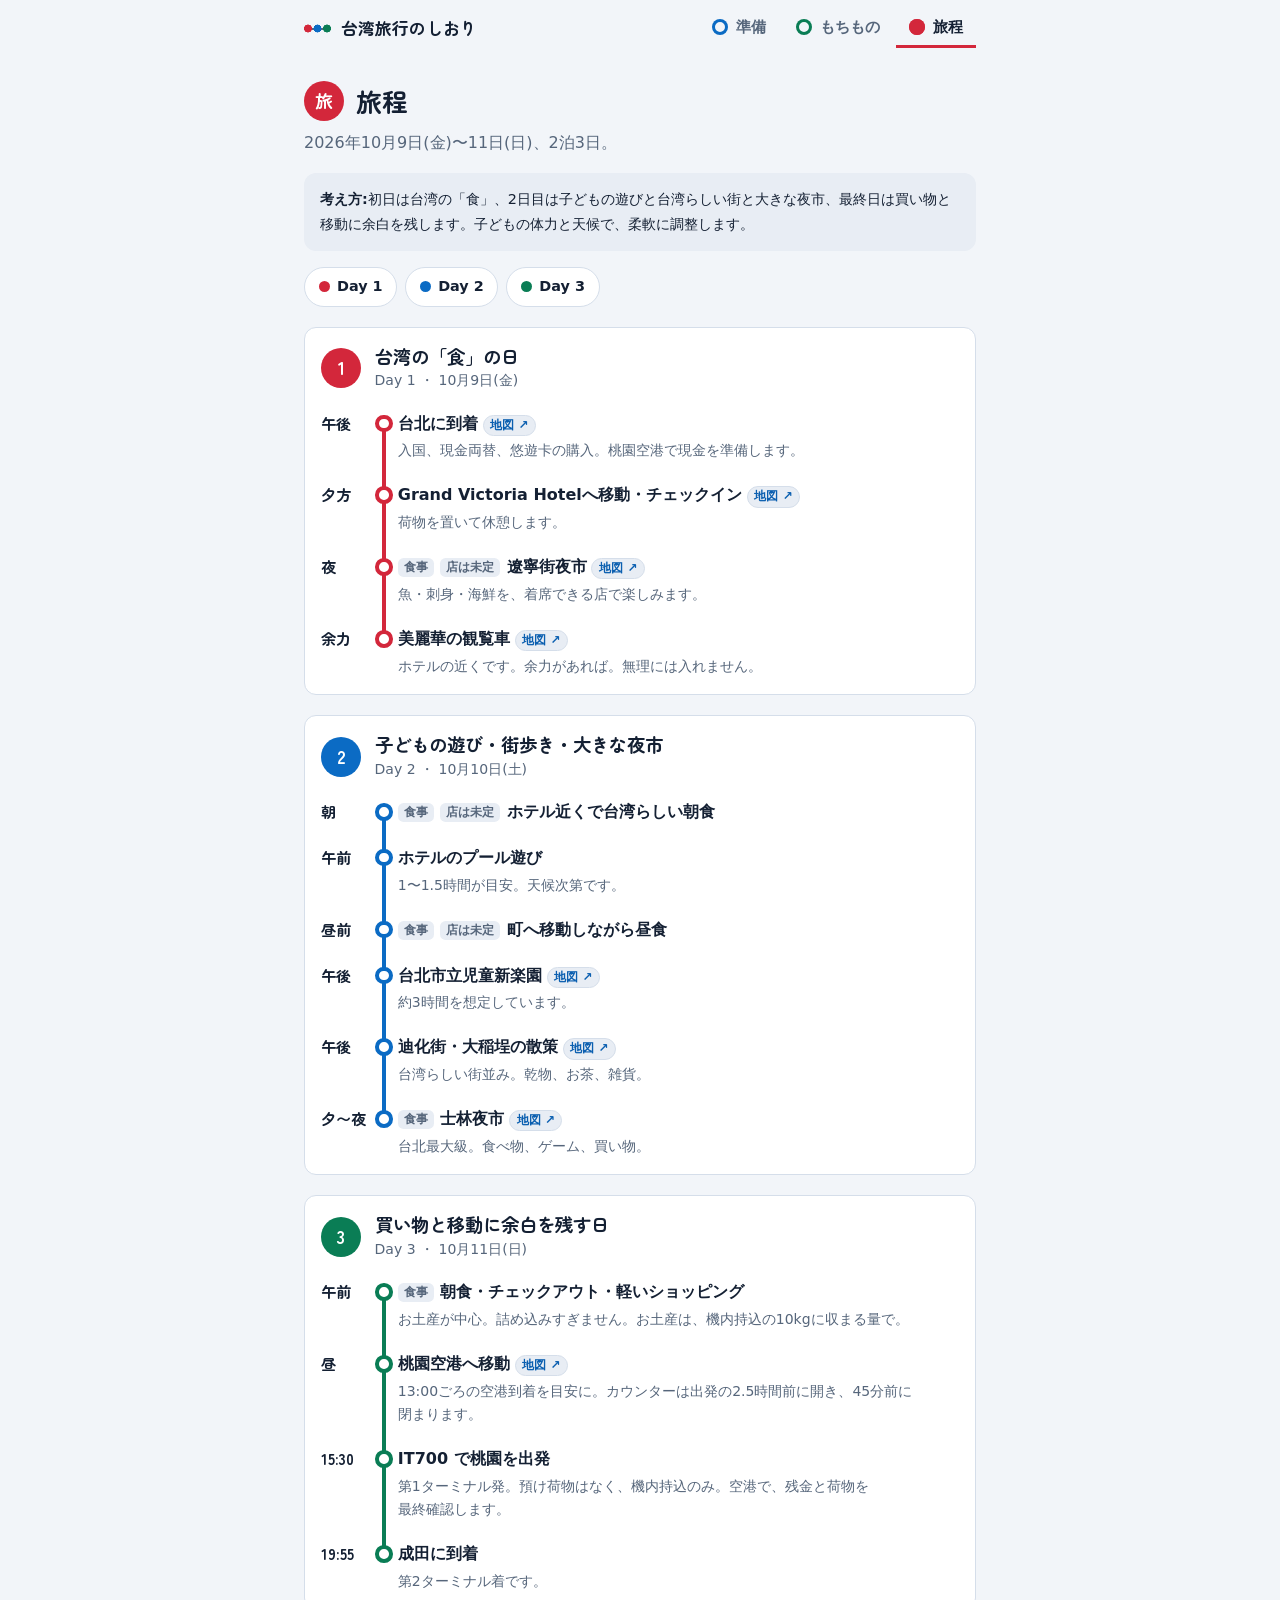
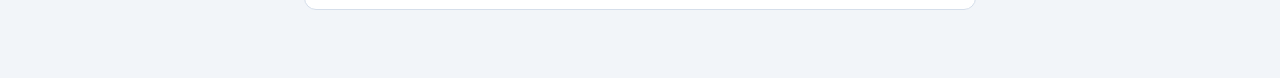
==== commit c698f720: "航空券の情報を反映 復路 IT700(桃園T1 15:30発 → 成田T2 19:55着)、預け荷物なし(機内持込のみ)、座席を追加。 最終日の旅程、準備リスト、持ち物に手荷物の制限を反映。  Co-" ====
--- a/itinerary.html
+++ b/itinerary.html
@@ -142,21 +142,28 @@
           <span class="stop__time">午前</span>
           <div class="stop__body">
             <p class="stop__title"><span class="tag">食事</span>朝食・チェックアウト・軽いショッピング</p>
-            <p class="stop__note">お土産が中心。詰め込みすぎません。</p>
+            <p class="stop__note">お土産が中心。詰め込みすぎません。お土産は、機内持込の10kgに収まる量で。</p>
           </div>
         </li>
         <li class="stop">
           <span class="stop__time">昼</span>
           <div class="stop__body">
-            <p class="stop__title">桃園空港へ移動</p>
-            <p class="stop__note">余裕を持って空港へ向かいます。</p>
+            <p class="stop__title">桃園空港へ移動<a class="map" href="https://www.google.com/maps/search/?api=1&amp;query=桃園國際機場 第1航廈" target="_blank" rel="noopener">地図</a></p>
+            <p class="stop__note">13:00ごろの空港到着を目安に。カウンターは出発の2.5時間前に開き、45分前に閉まります。</p>
           </div>
         </li>
         <li class="stop">
-          <span class="stop__time">午後</span>
+          <span class="stop__time">15:30</span>
           <div class="stop__body">
-            <p class="stop__title">Tigerair Taiwanで帰国</p>
-            <p class="stop__note">空港で、残金と荷物を最終確認します。</p>
+            <p class="stop__title">IT700 で桃園を出発</p>
+            <p class="stop__note">第1ターミナル発。預け荷物はなく、機内持込のみ。空港で、残金と荷物を最終確認します。</p>
+          </div>
+        </li>
+        <li class="stop">
+          <span class="stop__time">19:55</span>
+          <div class="stop__body">
+            <p class="stop__title">成田に到着</p>
+            <p class="stop__note">第2ターミナル着です。</p>
           </div>
         </li>
       </ol>
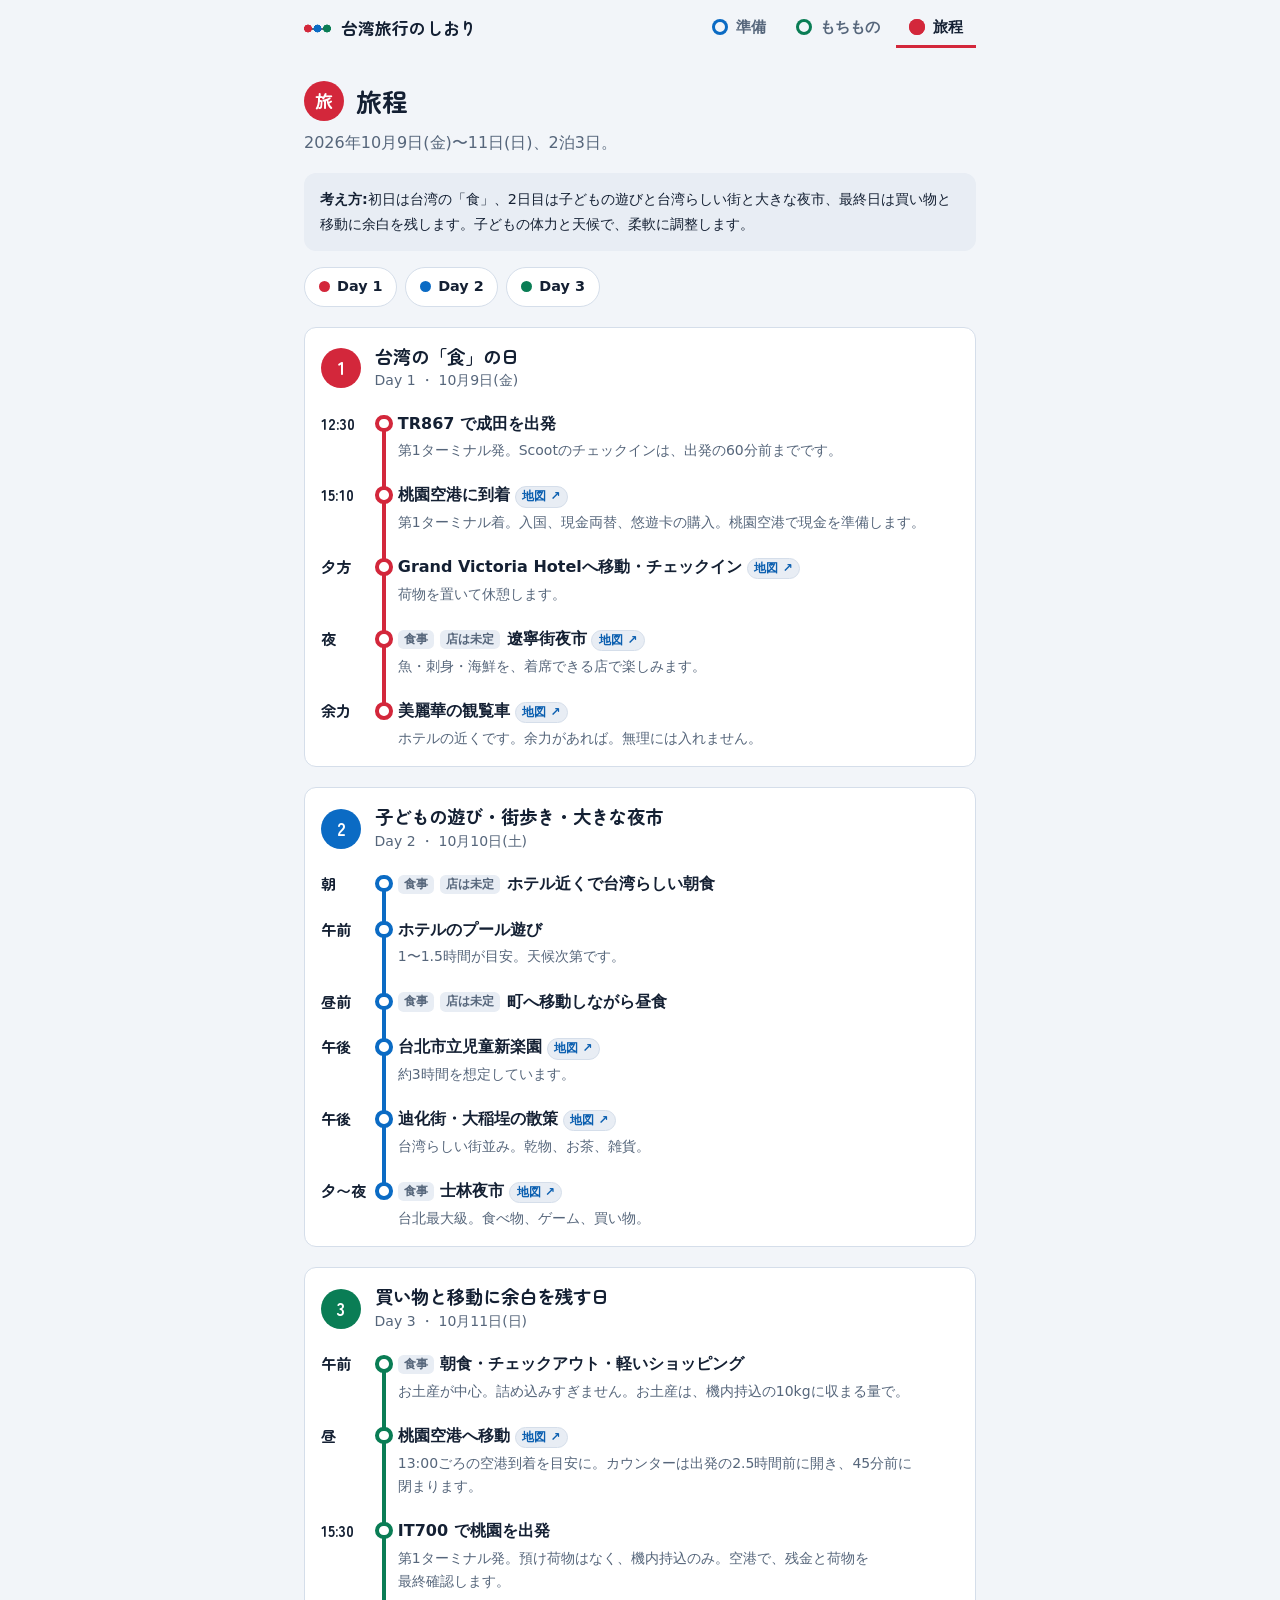
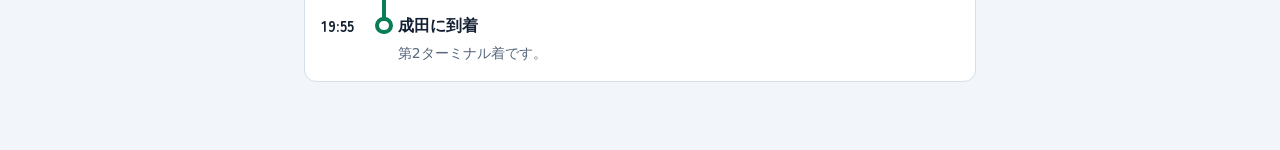
==== commit 6480c480: "往路の航空券情報を反映 往路 Scoot TR867(成田T1 12:30発 → 桃園T1 15:10着)をホームと1日目の旅程に追加。  Co-Authored-By: Claude <norepl" ====
--- a/itinerary.html
+++ b/itinerary.html
@@ -47,10 +47,17 @@
       </header>
       <ol class="stops">
         <li class="stop">
-          <span class="stop__time">午後</span>
+          <span class="stop__time">12:30</span>
           <div class="stop__body">
-            <p class="stop__title">台北に到着<a class="map" href="https://www.google.com/maps/search/?api=1&amp;query=桃園國際機場" target="_blank" rel="noopener">地図</a></p>
-            <p class="stop__note">入国、現金両替、悠遊卡の購入。桃園空港で現金を準備します。</p>
+            <p class="stop__title">TR867 で成田を出発</p>
+            <p class="stop__note">第1ターミナル発。Scootのチェックインは、出発の60分前までです。</p>
+          </div>
+        </li>
+        <li class="stop">
+          <span class="stop__time">15:10</span>
+          <div class="stop__body">
+            <p class="stop__title">桃園空港に到着<a class="map" href="https://www.google.com/maps/search/?api=1&amp;query=桃園國際機場 第1航廈" target="_blank" rel="noopener">地図</a></p>
+            <p class="stop__note">第1ターミナル着。入国、現金両替、悠遊卡の購入。桃園空港で現金を準備します。</p>
           </div>
         </li>
         <li class="stop">
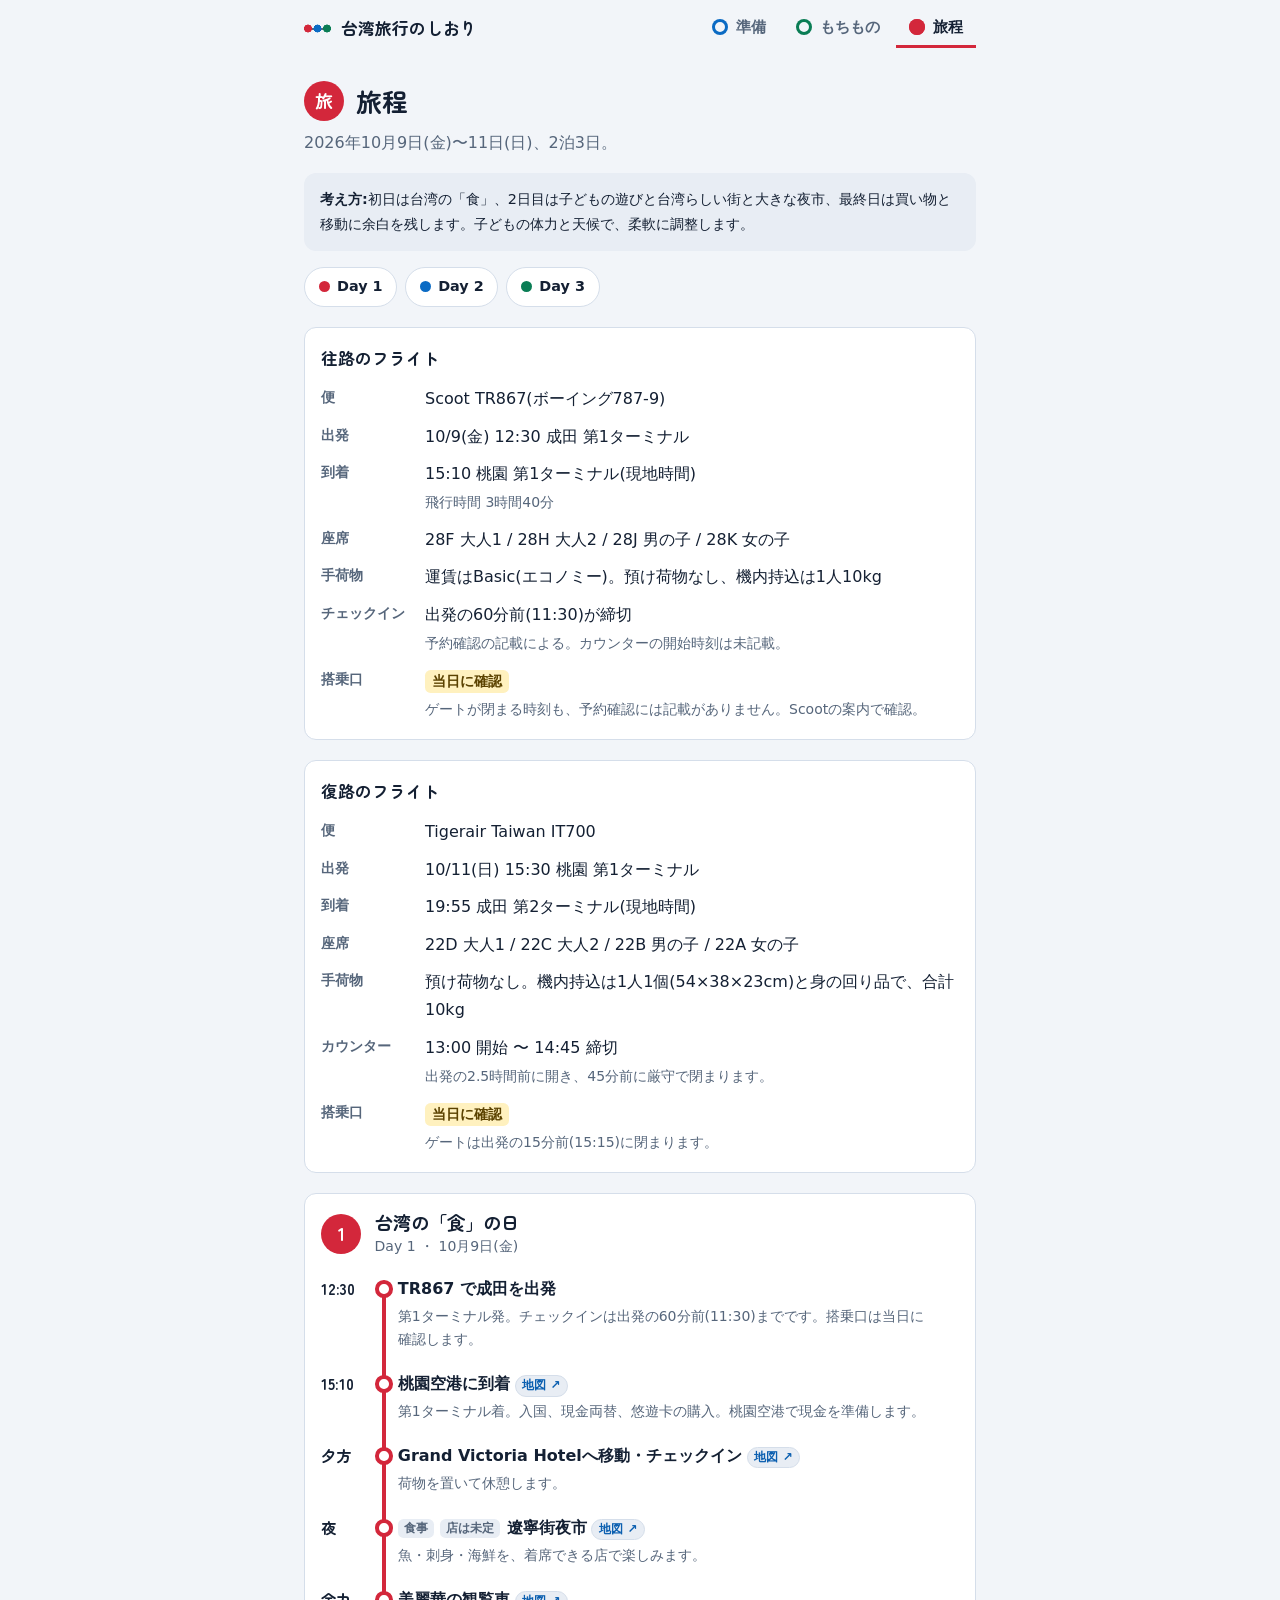
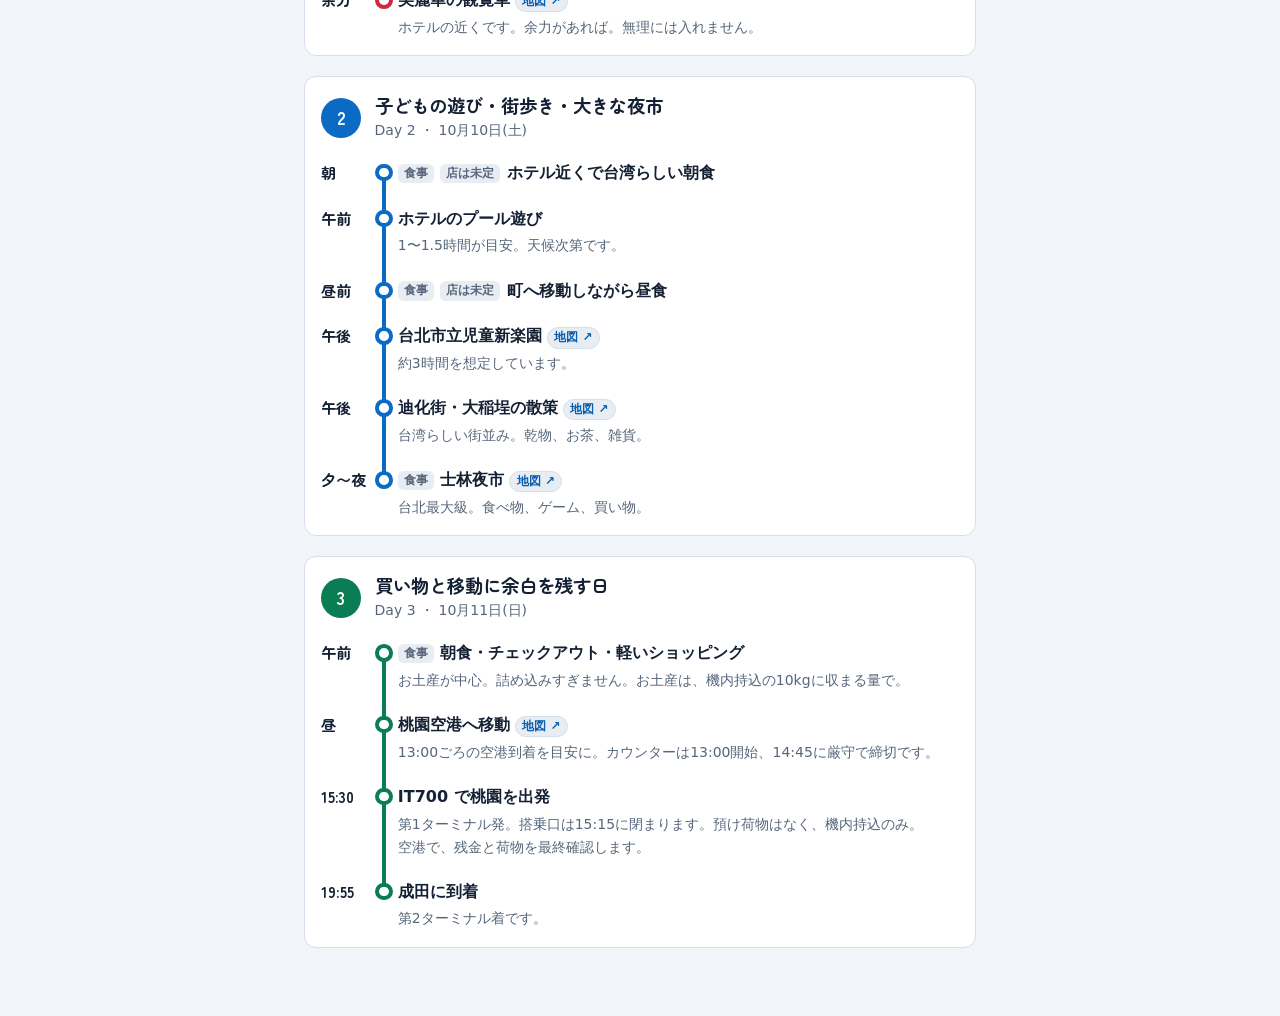
==== commit ef222fa0: "旅程ページに往路・復路のフライト詳細を追加 便名・機材・時刻・ターミナル・座席・手荷物・チェックイン締切・搭乗口の閉鎖時刻を記載。 搭乗口の番号と往路のゲート閉鎖時刻は予約確認に記載がないため、未定と" ====
--- a/itinerary.html
+++ b/itinerary.html
@@ -37,6 +37,45 @@
       <li><a class="line-g" href="#day3">Day 3</a></li>
     </ul>
 
+    <section class="card" aria-labelledby="flight-out-title">
+      <h2 id="flight-out-title">往路のフライト</h2>
+      <dl class="info">
+        <dt>便</dt>
+        <dd>Scoot TR867(ボーイング787-9)</dd>
+        <dt>出発</dt>
+        <dd>10/9(金) 12:30 成田 第1ターミナル</dd>
+        <dt>到着</dt>
+        <dd>15:10 桃園 第1ターミナル(現地時間)<br><span class="sub">飛行時間 3時間40分</span></dd>
+        <dt>座席</dt>
+        <dd>28F 大人1 / 28H 大人2 / 28J 男の子 / 28K 女の子</dd>
+        <dt>手荷物</dt>
+        <dd>運賃はBasic(エコノミー)。預け荷物なし、機内持込は1人10kg</dd>
+        <dt>チェックイン</dt>
+        <dd>出発の60分前(11:30)が締切<br><span class="sub">予約確認の記載による。カウンターの開始時刻は未記載。</span></dd>
+        <dt>搭乗口</dt>
+        <dd><span class="tbd">当日に確認</span><br><span class="sub">ゲートが閉まる時刻も、予約確認には記載がありません。Scootの案内で確認。</span></dd>
+      </dl>
+    </section>
+    <section class="card" aria-labelledby="flight-back-title">
+      <h2 id="flight-back-title">復路のフライト</h2>
+      <dl class="info">
+        <dt>便</dt>
+        <dd>Tigerair Taiwan IT700</dd>
+        <dt>出発</dt>
+        <dd>10/11(日) 15:30 桃園 第1ターミナル</dd>
+        <dt>到着</dt>
+        <dd>19:55 成田 第2ターミナル(現地時間)</dd>
+        <dt>座席</dt>
+        <dd>22D 大人1 / 22C 大人2 / 22B 男の子 / 22A 女の子</dd>
+        <dt>手荷物</dt>
+        <dd>預け荷物なし。機内持込は1人1個(54×38×23cm)と身の回り品で、合計10kg</dd>
+        <dt>カウンター</dt>
+        <dd>13:00 開始 〜 14:45 締切<br><span class="sub">出発の2.5時間前に開き、45分前に厳守で閉まります。</span></dd>
+        <dt>搭乗口</dt>
+        <dd><span class="tbd">当日に確認</span><br><span class="sub">ゲートは出発の15分前(15:15)に閉まります。</span></dd>
+      </dl>
+    </section>
+
     <section class="day line-r" id="day1" aria-labelledby="day1-title">
       <header class="day__head">
         <span class="badge" aria-hidden="true">1</span>
@@ -50,7 +89,7 @@
           <span class="stop__time">12:30</span>
           <div class="stop__body">
             <p class="stop__title">TR867 で成田を出発</p>
-            <p class="stop__note">第1ターミナル発。Scootのチェックインは、出発の60分前までです。</p>
+            <p class="stop__note">第1ターミナル発。チェックインは出発の60分前(11:30)までです。搭乗口は当日に確認します。</p>
           </div>
         </li>
         <li class="stop">
@@ -156,14 +195,14 @@
           <span class="stop__time">昼</span>
           <div class="stop__body">
             <p class="stop__title">桃園空港へ移動<a class="map" href="https://www.google.com/maps/search/?api=1&amp;query=桃園國際機場 第1航廈" target="_blank" rel="noopener">地図</a></p>
-            <p class="stop__note">13:00ごろの空港到着を目安に。カウンターは出発の2.5時間前に開き、45分前に閉まります。</p>
+            <p class="stop__note">13:00ごろの空港到着を目安に。カウンターは13:00開始、14:45に厳守で締切です。</p>
           </div>
         </li>
         <li class="stop">
           <span class="stop__time">15:30</span>
           <div class="stop__body">
             <p class="stop__title">IT700 で桃園を出発</p>
-            <p class="stop__note">第1ターミナル発。預け荷物はなく、機内持込のみ。空港で、残金と荷物を最終確認します。</p>
+            <p class="stop__note">第1ターミナル発。搭乗口は15:15に閉まります。預け荷物はなく、機内持込のみ。空港で、残金と荷物を最終確認します。</p>
           </div>
         </li>
         <li class="stop">
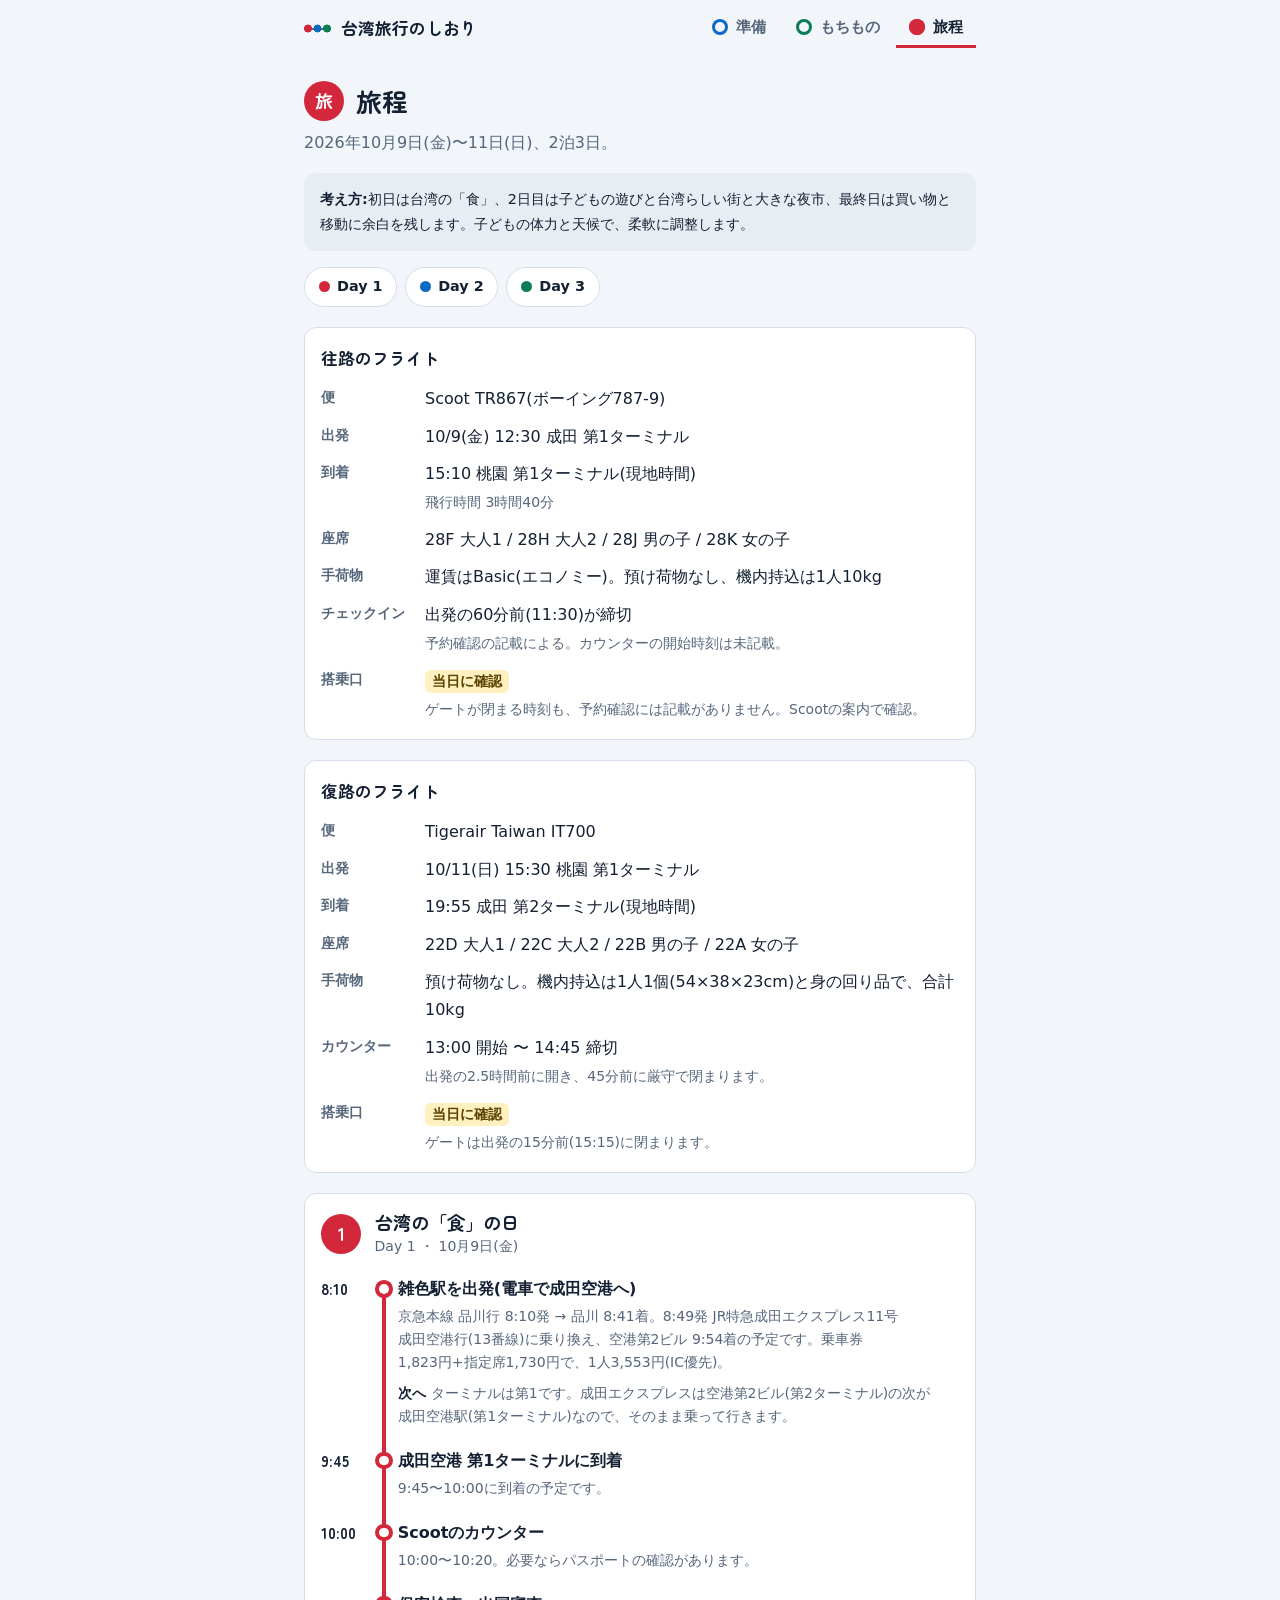
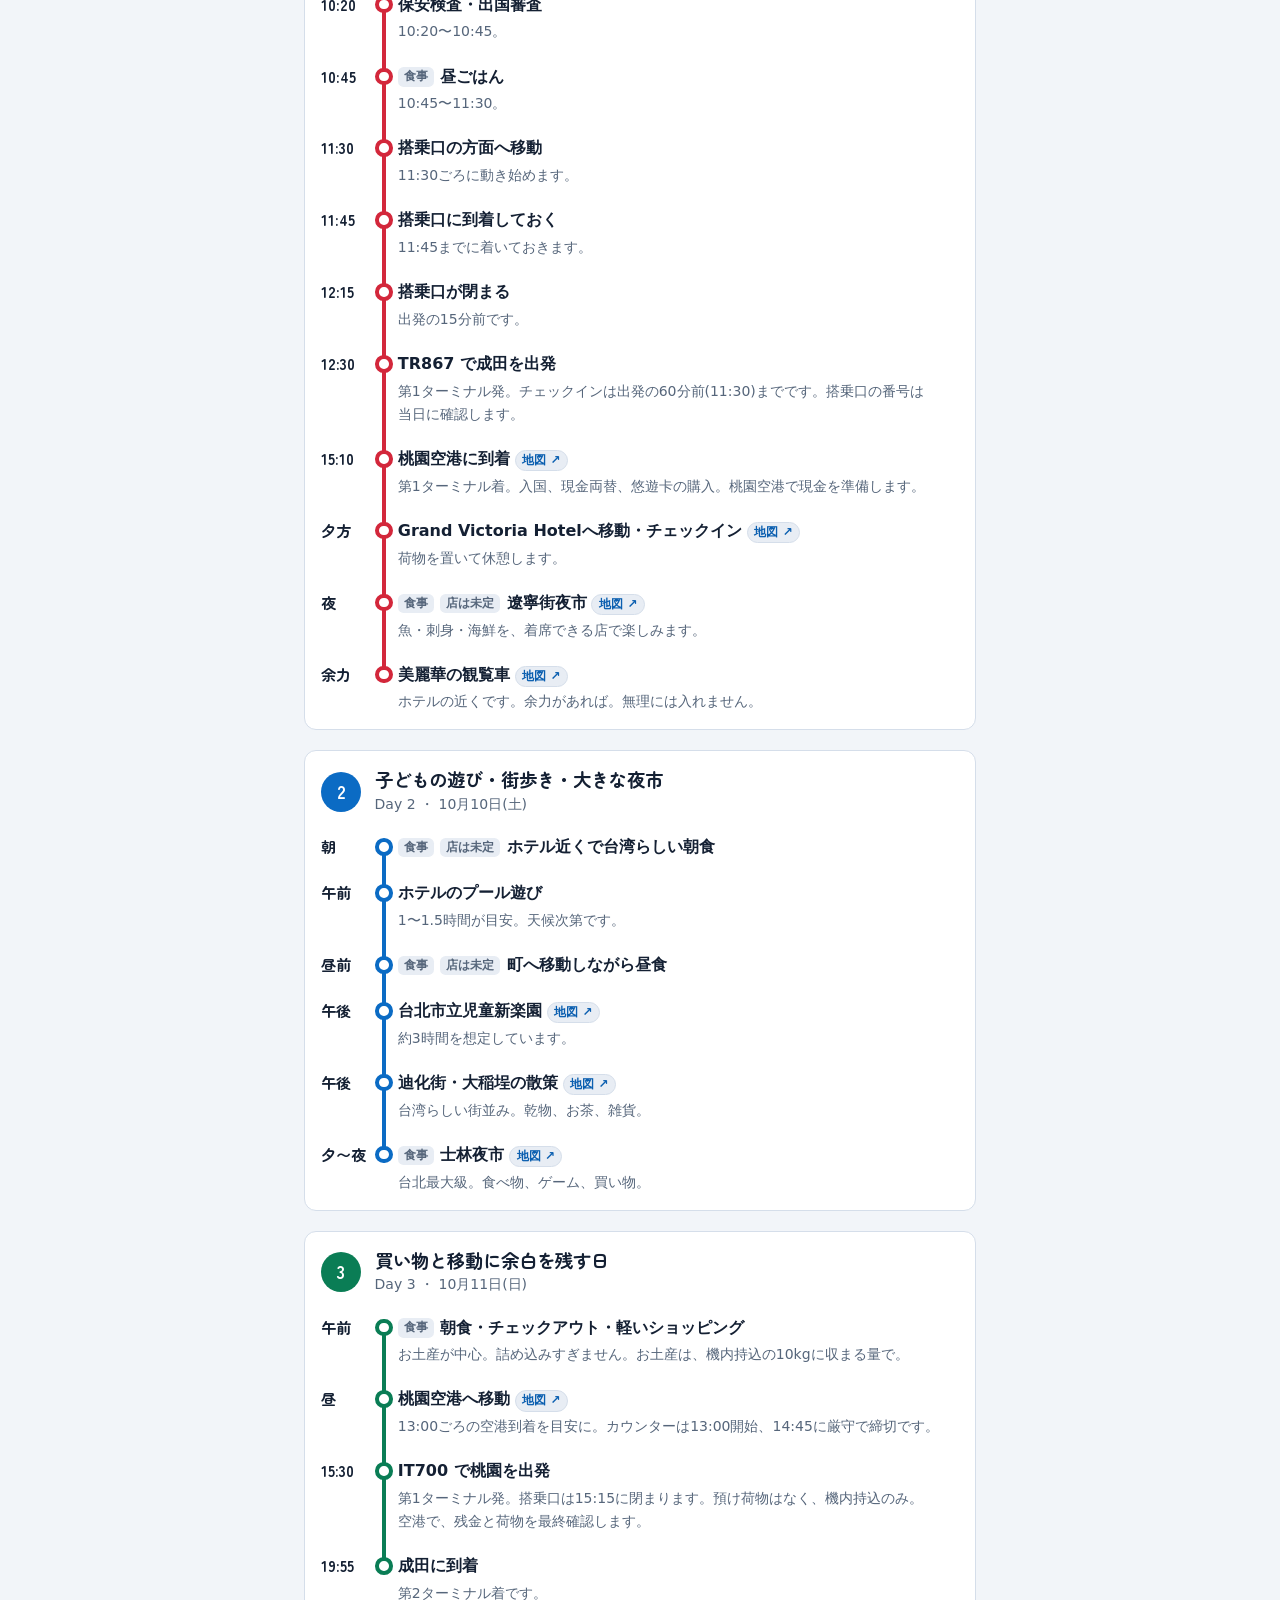
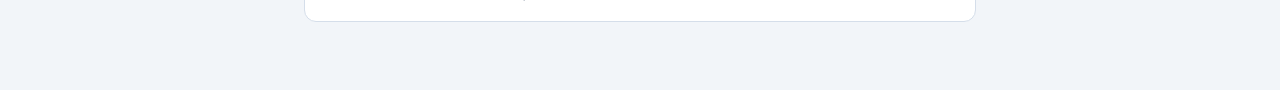
==== commit d7d4cb7a: "1日目に成田までの電車と搭乗までの流れを追加 雑色発→京急本線→品川→成田エクスプレス11号→成田空港の移動と、 到着から搭乗口締切までのタイムラインを追加。準備リストに成田エクスプレスの指定席確保を" ====
--- a/itinerary.html
+++ b/itinerary.html
@@ -86,10 +86,67 @@
       </header>
       <ol class="stops">
         <li class="stop">
+          <span class="stop__time">8:10</span>
+          <div class="stop__body">
+            <p class="stop__title">雑色駅を出発(電車で成田空港へ)</p>
+            <p class="stop__note">京急本線 品川行 8:10発 → 品川 8:41着。8:49発 JR特急成田エクスプレス11号 成田空港行(13番線)に乗り換え、空港第2ビル 9:54着の予定です。乗車券1,823円+指定席1,730円で、1人3,553円(IC優先)。</p>
+            <p class="stop__move">ターミナルは第1です。成田エクスプレスは空港第2ビル(第2ターミナル)の次が成田空港駅(第1ターミナル)なので、そのまま乗って行きます。</p>
+          </div>
+        </li>
+        <li class="stop">
+          <span class="stop__time">9:45</span>
+          <div class="stop__body">
+            <p class="stop__title">成田空港 第1ターミナルに到着</p>
+            <p class="stop__note">9:45〜10:00に到着の予定です。</p>
+          </div>
+        </li>
+        <li class="stop">
+          <span class="stop__time">10:00</span>
+          <div class="stop__body">
+            <p class="stop__title">Scootのカウンター</p>
+            <p class="stop__note">10:00〜10:20。必要ならパスポートの確認があります。</p>
+          </div>
+        </li>
+        <li class="stop">
+          <span class="stop__time">10:20</span>
+          <div class="stop__body">
+            <p class="stop__title">保安検査・出国審査</p>
+            <p class="stop__note">10:20〜10:45。</p>
+          </div>
+        </li>
+        <li class="stop">
+          <span class="stop__time">10:45</span>
+          <div class="stop__body">
+            <p class="stop__title"><span class="tag">食事</span>昼ごはん</p>
+            <p class="stop__note">10:45〜11:30。</p>
+          </div>
+        </li>
+        <li class="stop">
+          <span class="stop__time">11:30</span>
+          <div class="stop__body">
+            <p class="stop__title">搭乗口の方面へ移動</p>
+            <p class="stop__note">11:30ごろに動き始めます。</p>
+          </div>
+        </li>
+        <li class="stop">
+          <span class="stop__time">11:45</span>
+          <div class="stop__body">
+            <p class="stop__title">搭乗口に到着しておく</p>
+            <p class="stop__note">11:45までに着いておきます。</p>
+          </div>
+        </li>
+        <li class="stop">
+          <span class="stop__time">12:15</span>
+          <div class="stop__body">
+            <p class="stop__title">搭乗口が閉まる</p>
+            <p class="stop__note">出発の15分前です。</p>
+          </div>
+        </li>
+        <li class="stop">
           <span class="stop__time">12:30</span>
           <div class="stop__body">
             <p class="stop__title">TR867 で成田を出発</p>
-            <p class="stop__note">第1ターミナル発。チェックインは出発の60分前(11:30)までです。搭乗口は当日に確認します。</p>
+            <p class="stop__note">第1ターミナル発。チェックインは出発の60分前(11:30)までです。搭乗口の番号は当日に確認します。</p>
           </div>
         </li>
         <li class="stop">
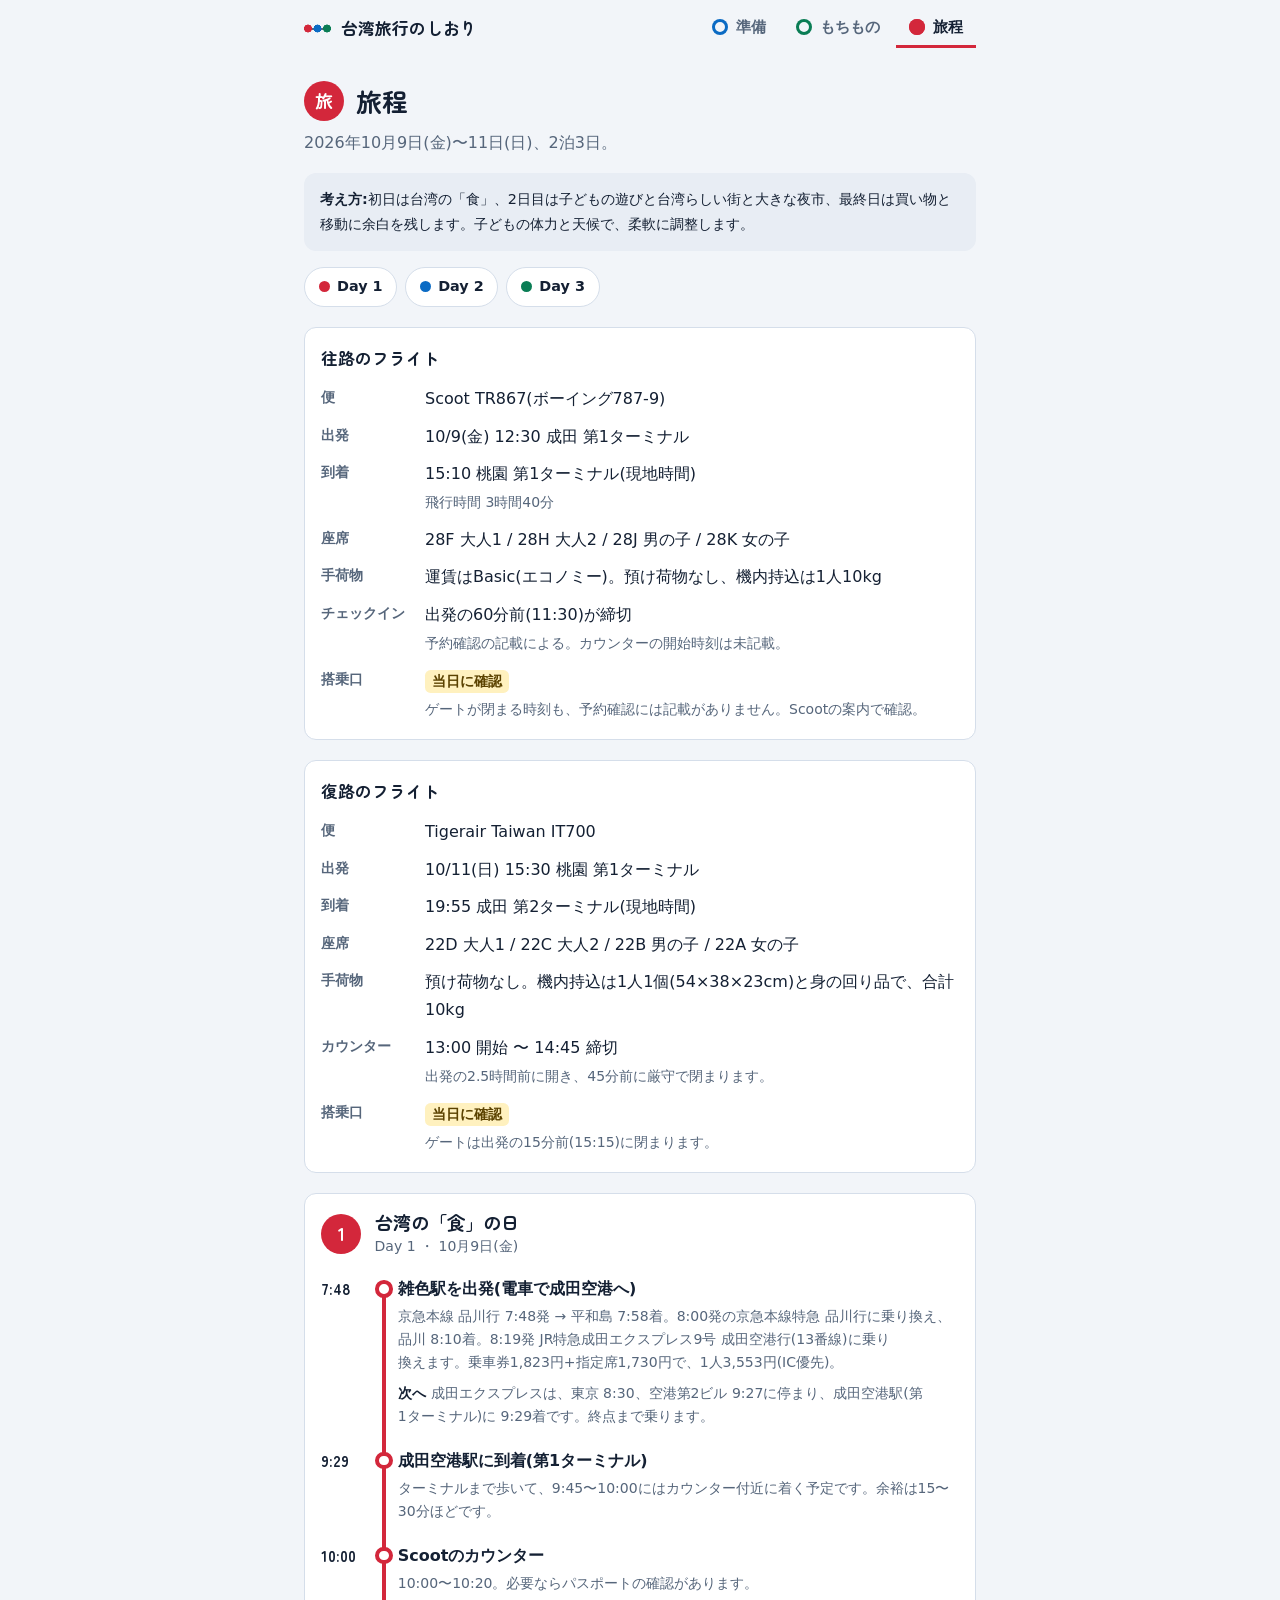
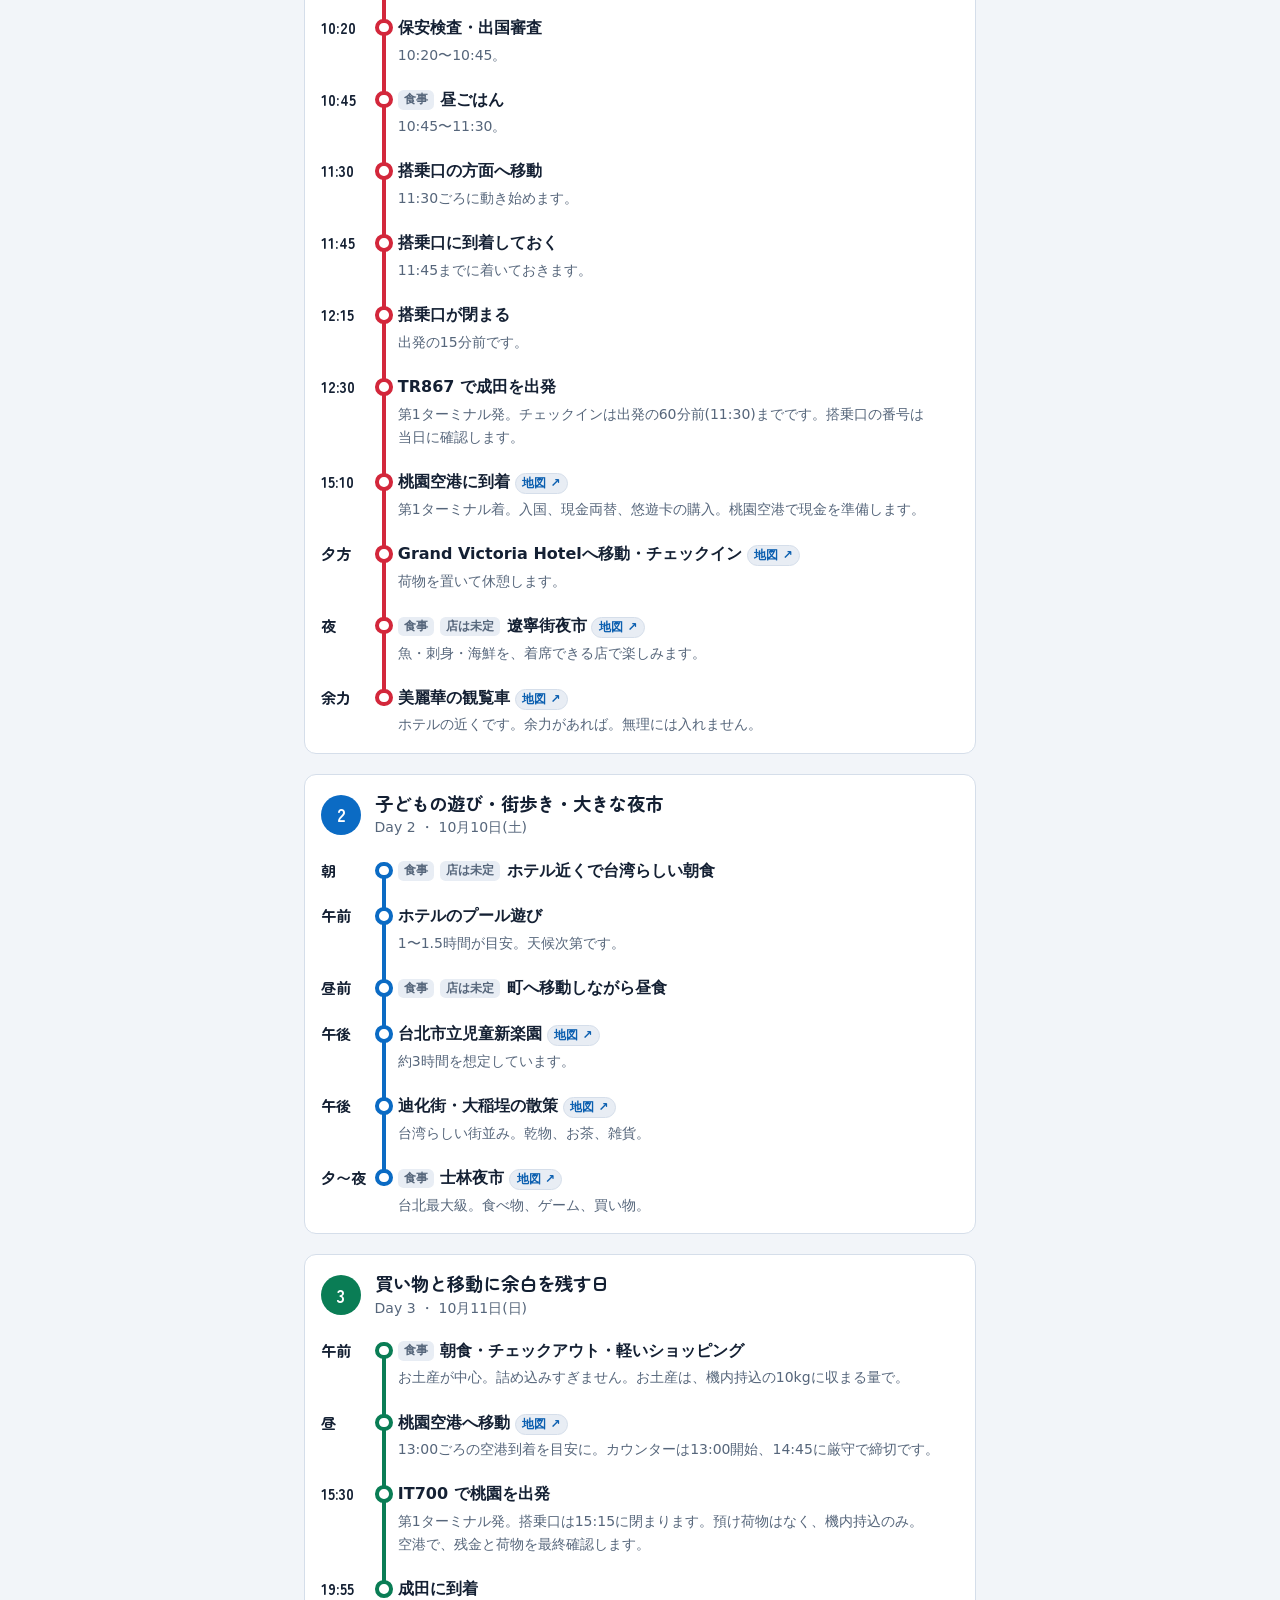
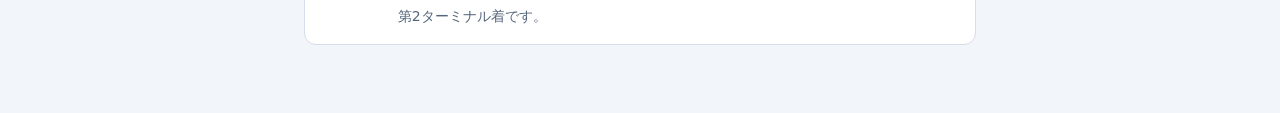
==== commit e912299f: "成田への電車を新しいルートに変更 雑色7:48発→平和島→品川→成田エクスプレス9号→成田空港駅(第1ターミナル)9:29着。  Co-Authored-By: Claude <noreply@ant" ====
--- a/itinerary.html
+++ b/itinerary.html
@@ -86,18 +86,18 @@
       </header>
       <ol class="stops">
         <li class="stop">
-          <span class="stop__time">8:10</span>
+          <span class="stop__time">7:48</span>
           <div class="stop__body">
             <p class="stop__title">雑色駅を出発(電車で成田空港へ)</p>
-            <p class="stop__note">京急本線 品川行 8:10発 → 品川 8:41着。8:49発 JR特急成田エクスプレス11号 成田空港行(13番線)に乗り換え、空港第2ビル 9:54着の予定です。乗車券1,823円+指定席1,730円で、1人3,553円(IC優先)。</p>
-            <p class="stop__move">ターミナルは第1です。成田エクスプレスは空港第2ビル(第2ターミナル)の次が成田空港駅(第1ターミナル)なので、そのまま乗って行きます。</p>
-          </div>
-        </li>
-        <li class="stop">
-          <span class="stop__time">9:45</span>
-          <div class="stop__body">
-            <p class="stop__title">成田空港 第1ターミナルに到着</p>
-            <p class="stop__note">9:45〜10:00に到着の予定です。</p>
+            <p class="stop__note">京急本線 品川行 7:48発 → 平和島 7:58着。8:00発の京急本線特急 品川行に乗り換え、品川 8:10着。8:19発 JR特急成田エクスプレス9号 成田空港行(13番線)に乗り換えます。乗車券1,823円+指定席1,730円で、1人3,553円(IC優先)。</p>
+            <p class="stop__move">成田エクスプレスは、東京 8:30、空港第2ビル 9:27に停まり、成田空港駅(第1ターミナル)に 9:29着です。終点まで乗ります。</p>
+          </div>
+        </li>
+        <li class="stop">
+          <span class="stop__time">9:29</span>
+          <div class="stop__body">
+            <p class="stop__title">成田空港駅に到着(第1ターミナル)</p>
+            <p class="stop__note">ターミナルまで歩いて、9:45〜10:00にはカウンター付近に着く予定です。余裕は15〜30分ほどです。</p>
           </div>
         </li>
         <li class="stop">
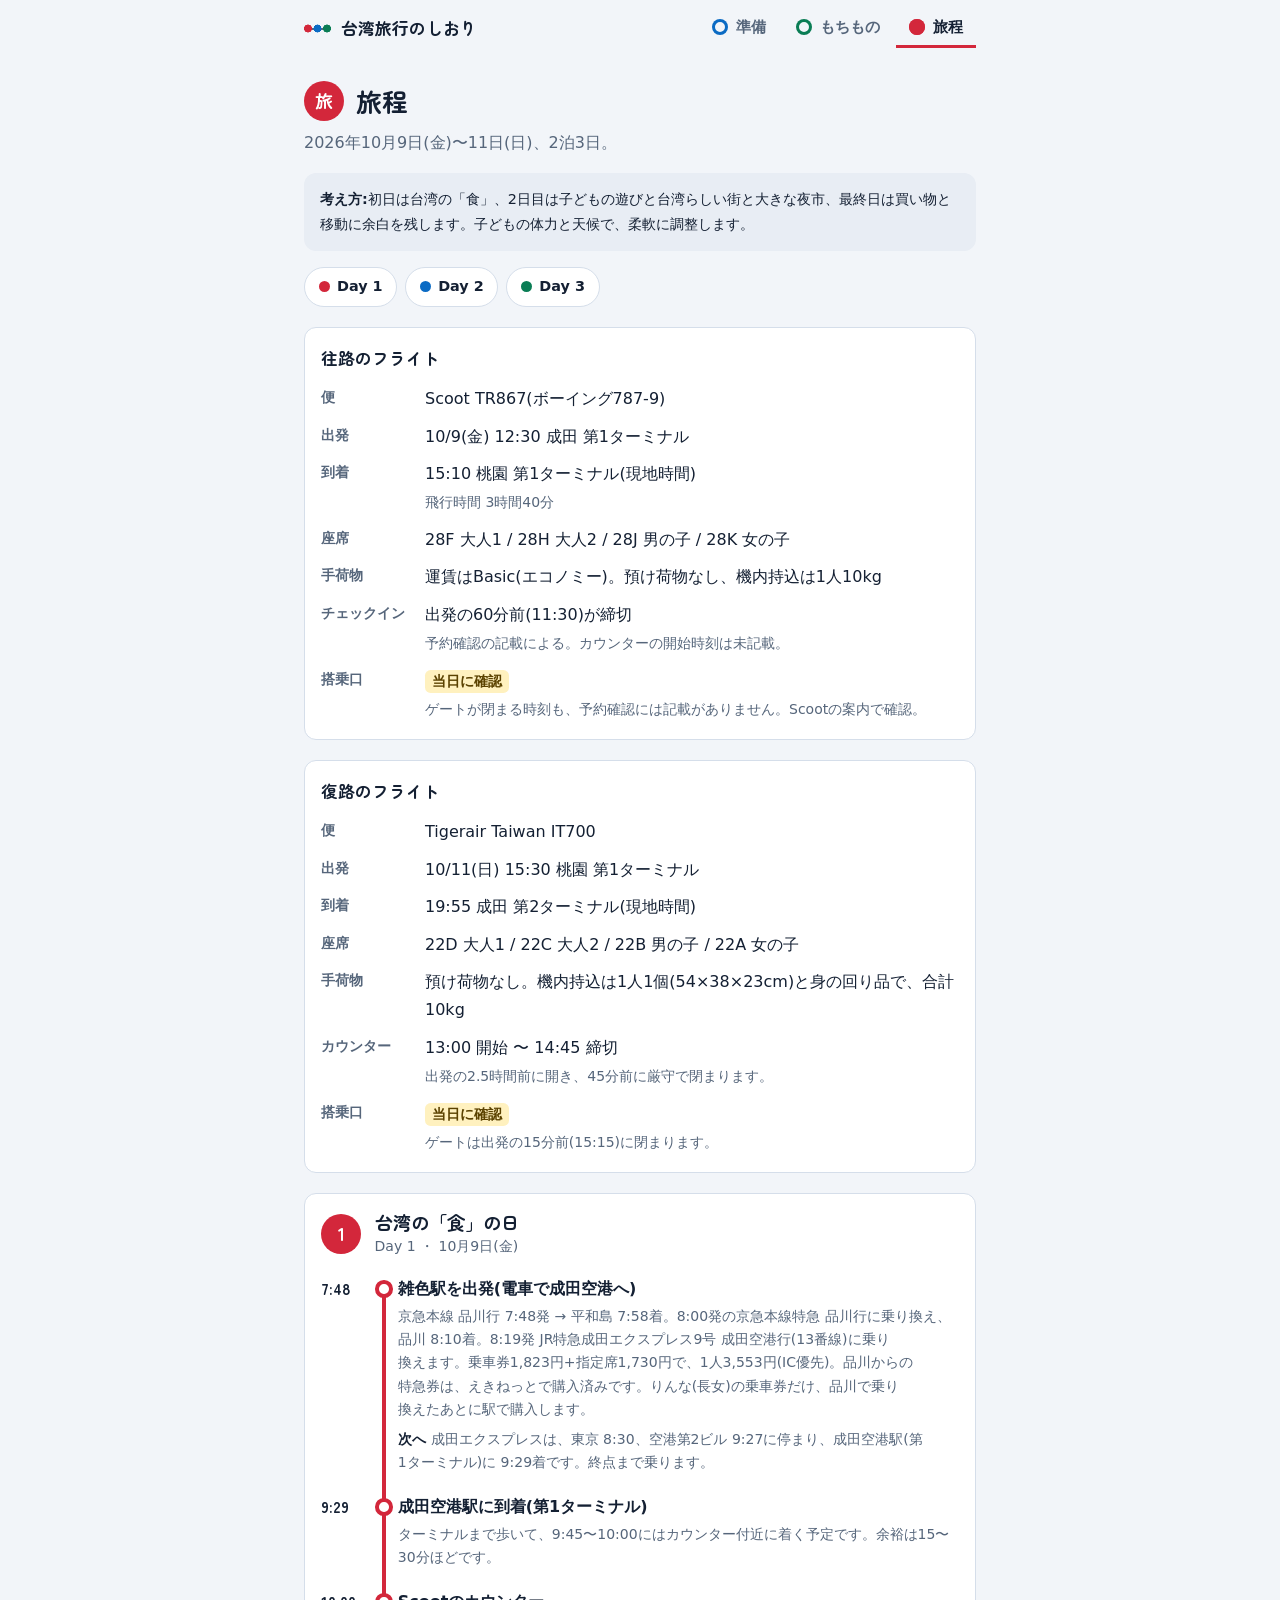
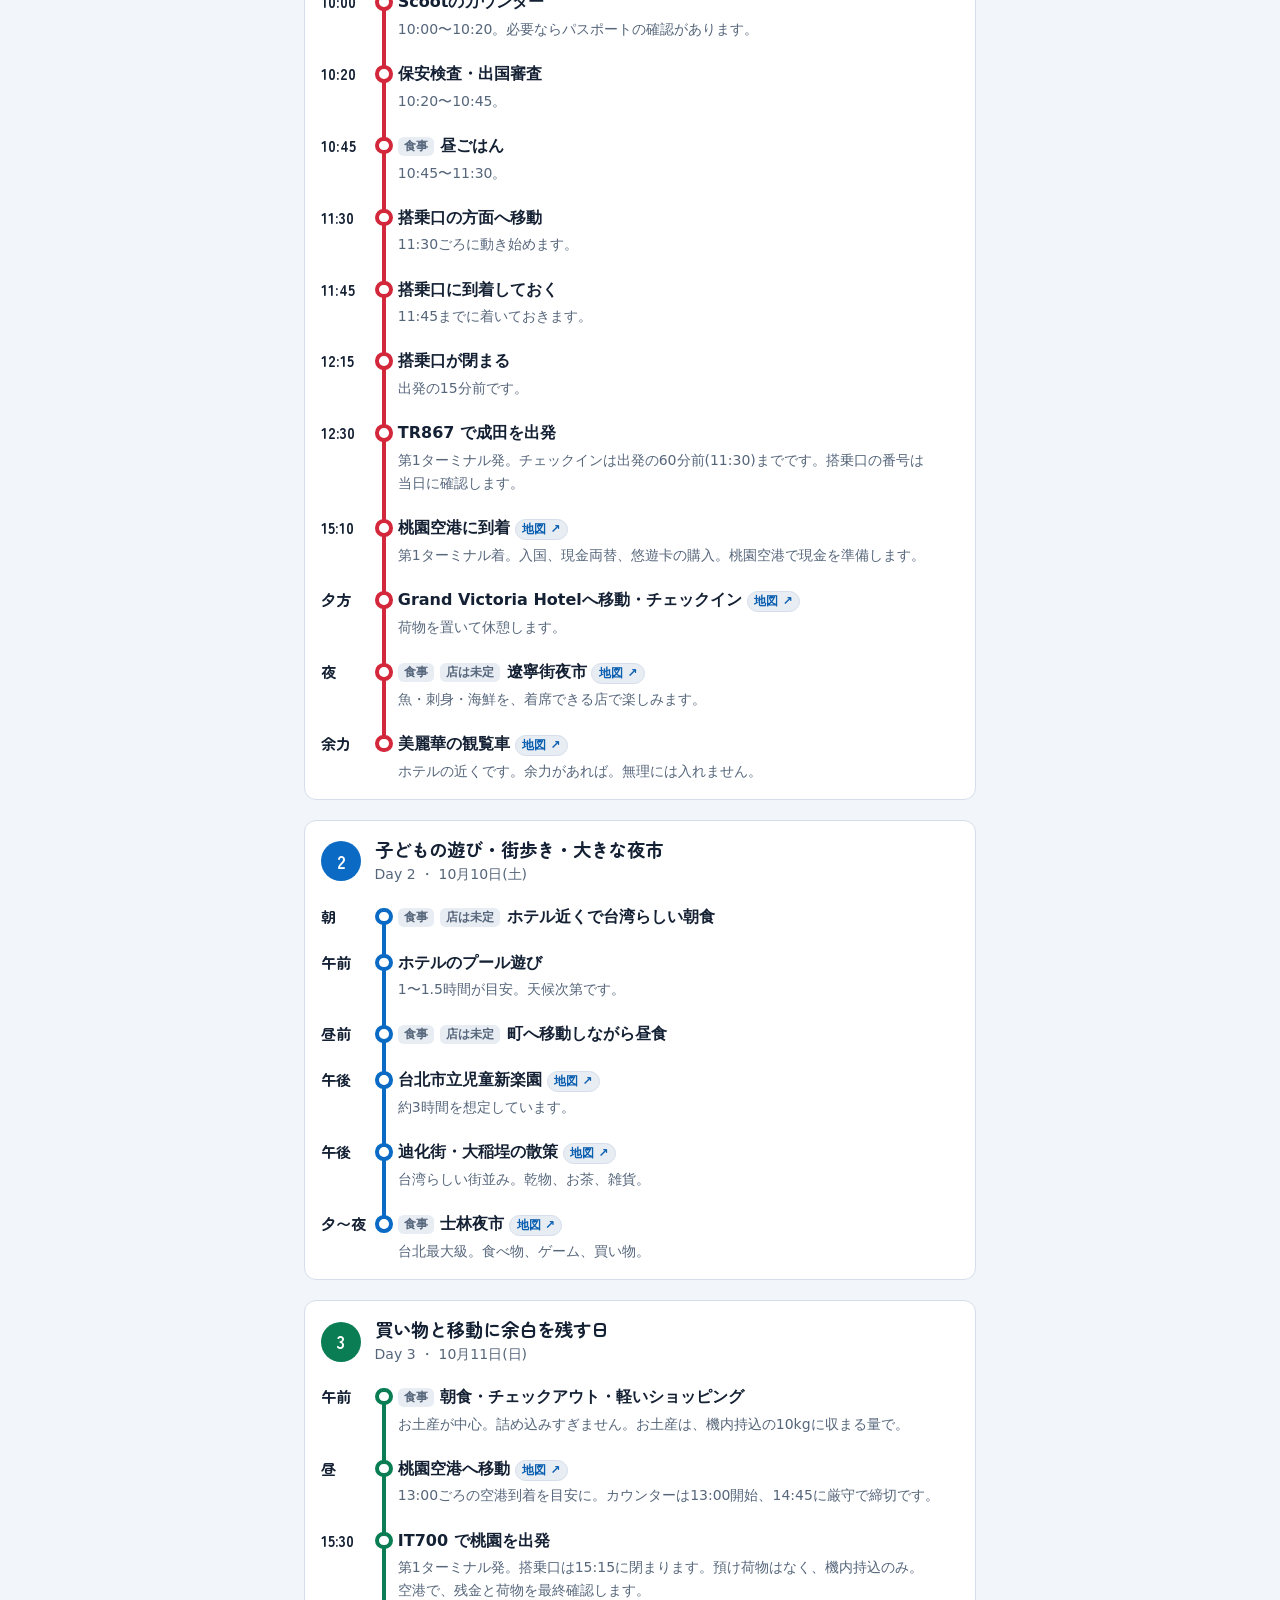
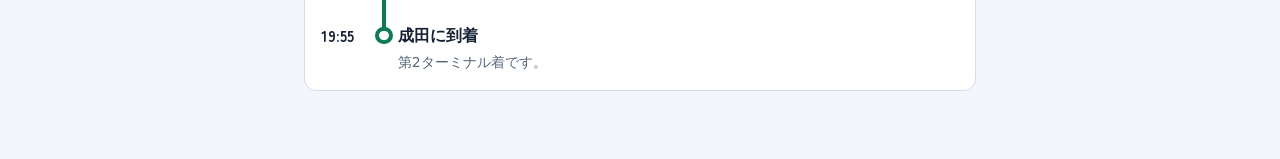
==== commit 2cc87884: "特急券購入済みとりんなの乗車券、PASMOの注意を追加 Co-Authored-By: Claude <noreply@anthropic.com> Claude-Session: https://c" ====
--- a/itinerary.html
+++ b/itinerary.html
@@ -89,7 +89,7 @@
           <span class="stop__time">7:48</span>
           <div class="stop__body">
             <p class="stop__title">雑色駅を出発(電車で成田空港へ)</p>
-            <p class="stop__note">京急本線 品川行 7:48発 → 平和島 7:58着。8:00発の京急本線特急 品川行に乗り換え、品川 8:10着。8:19発 JR特急成田エクスプレス9号 成田空港行(13番線)に乗り換えます。乗車券1,823円+指定席1,730円で、1人3,553円(IC優先)。</p>
+            <p class="stop__note">京急本線 品川行 7:48発 → 平和島 7:58着。8:00発の京急本線特急 品川行に乗り換え、品川 8:10着。8:19発 JR特急成田エクスプレス9号 成田空港行(13番線)に乗り換えます。乗車券1,823円+指定席1,730円で、1人3,553円(IC優先)。品川からの特急券は、えきねっとで購入済みです。りんな(長女)の乗車券だけ、品川で乗り換えたあとに駅で購入します。</p>
             <p class="stop__move">成田エクスプレスは、東京 8:30、空港第2ビル 9:27に停まり、成田空港駅(第1ターミナル)に 9:29着です。終点まで乗ります。</p>
           </div>
         </li>
